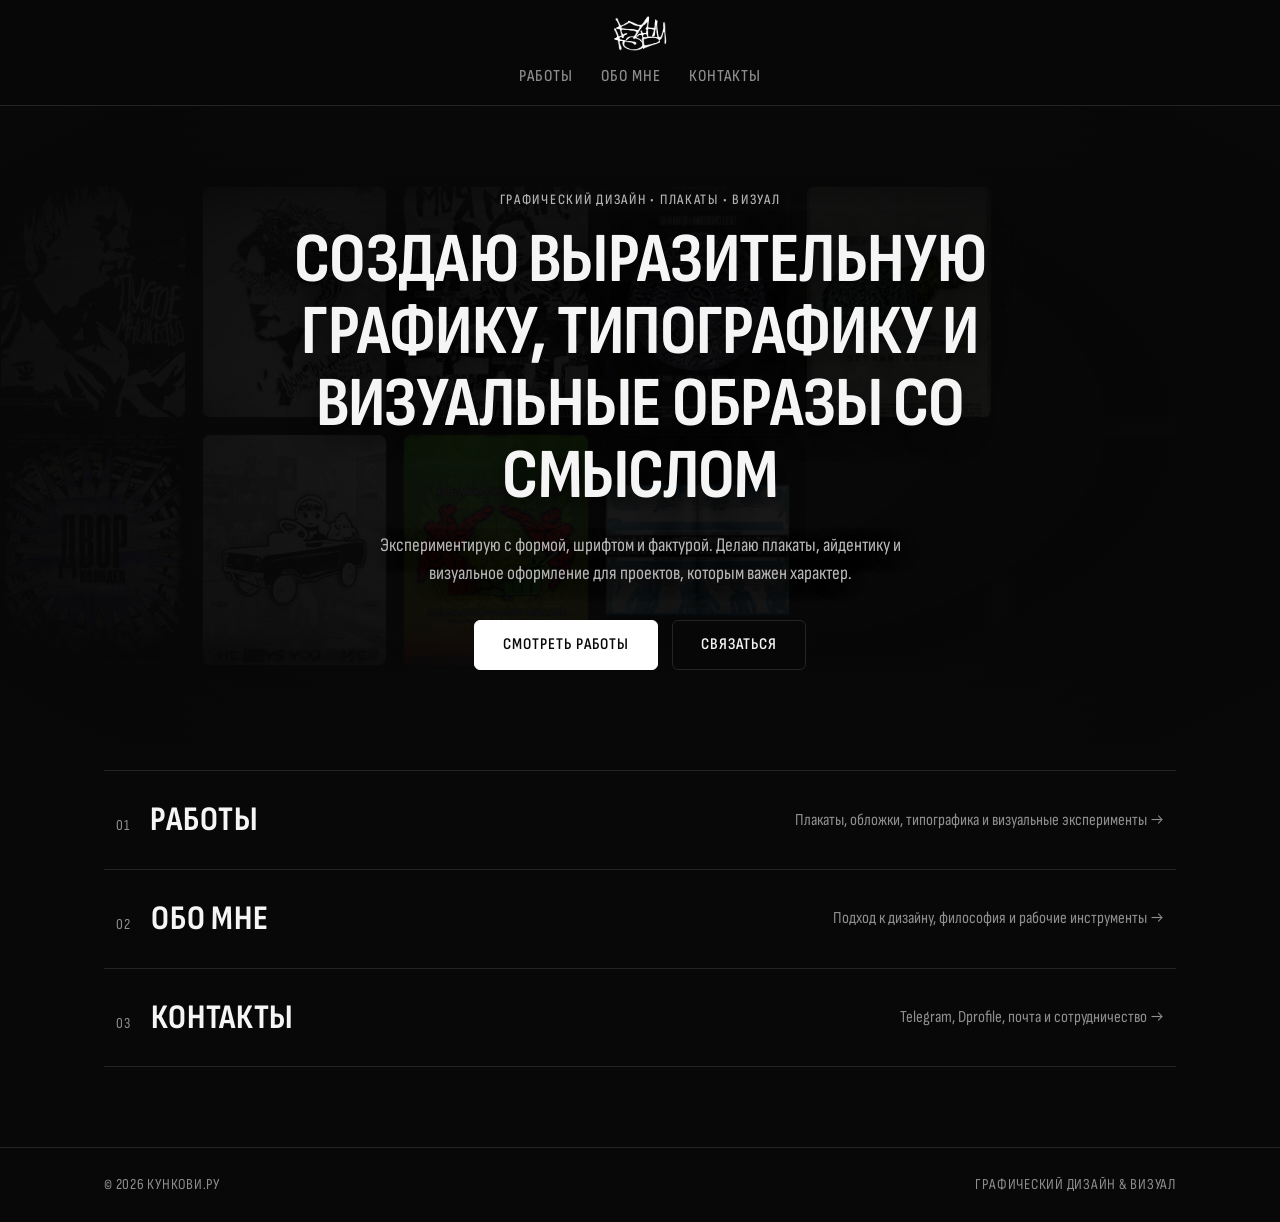
==== index.html @ 83dea456 "Update index.html" ====
<!DOCTYPE html>
<html lang="ru">
<head>
  <meta charset="UTF-8">
  <meta name="viewport" content="width=device-width, initial-scale=1.0">
  <meta name="theme-color" content="#080808">
  <title>кункови.ру</title>
  <link rel="icon" href="favicon.ico?v=3" sizes="any">
  <link rel="icon" href="Логотипы/favicon.ico?v=3" sizes="any">
  <link rel="icon" type="image/png" sizes="32x32" href="Логотипы/favicon-32x32.png?v=3">
  <link rel="icon" type="image/png" sizes="16x16" href="Логотипы/favicon-16x16.png?v=3">
  <link rel="apple-touch-icon" sizes="180x180" href="Логотипы/apple-touch-icon.png?v=3">
  <link rel="icon" type="image/png" sizes="192x192" href="Логотипы/android-chrome-192x192.png?v=3">
  <link rel="icon" type="image/png" sizes="512x512" href="Логотипы/android-chrome-512x512.png?v=3">
  <link rel="preconnect" href="https://fonts.googleapis.com">
  <link rel="preconnect" href="https://fonts.gstatic.com" crossorigin>
  <link href="https://fonts.googleapis.com/css2?family=Sofia+Sans+Condensed:wght@400;500;600;700&display=swap" rel="stylesheet">
  <link rel="stylesheet" href="style.css?v=3">
  <script src="script.js?v=3"></script>
</head>
<body>

  <div class="preloader" id="preloader" aria-hidden="true">
    <div class="preloader-fill" id="preloader-fill"></div>
    <div class="preloader-content">
      <img src="Логотипы/Лого 2.png" alt="Логотип кункови.ру" class="preloader-logo">
      <span class="preloader-percent" id="preloader-percent">0%</span>
    </div>
  </div>

  <header class="site-header" id="site-header">
    <div class="container header-centered-inner">
      <a href="./" class="logo" id="logo-link" aria-label="Обновить страницу">
        <img src="Логотипы/Лого.png" alt="кункови.ру">
      </a>

      <nav class="header-nav" aria-label="Основная навигация">
        <ul class="nav-links">
          <li><a href="works.html">Работы</a></li>
          <li><a href="about.html">Обо мне</a></li>
          <li><a href="contact.html">Контакты</a></li>
        </ul>
      </nav>
    </div>
  </header>

  <main class="page-content">
    <!-- Главный баннер с оптимизированной зацикленной прокруткой всех работ на фоне -->
    <section class="hero hero--marquee reveal" id="hero-section" style="--delay: 0.05s;">
      <div class="hero-marquee" id="hero-marquee" aria-hidden="true">
        <!-- Полоса 1 (движение влево) -->
        <div class="marquee-row">
          <div class="marquee-track marquee-track--left" id="marquee-track-1">
            <img src="Работы/2026/Пустое Множество.jpg" alt="" width="192" height="240" decoding="async">
            <img src="Работы/2026/До бед.jpg" alt="" width="192" height="240" decoding="async">
            <img src="Работы/2026/Моя мечта.jpg" alt="" width="192" height="240" decoding="async">
            <img src="Работы/2025/КГ 0. Обложка.jpg" alt="" width="192" height="240" decoding="async">
            <img src="Работы/2025/КГ 1. Крыса.jpg" alt="" width="192" height="240" decoding="async">
            <img src="Работы/2025/КГ 2. Бык.jpg" alt="" width="192" height="240" decoding="async">
            <img src="Работы/2025/КГ 3. Тигр.jpg" alt="" width="192" height="240" decoding="async">
            <img src="Работы/2025/КГ 4. Кролик.jpg" alt="" width="192" height="240" decoding="async">
            <img src="Работы/2025/КГ 5. Дракон.jpg" alt="" width="192" height="240" decoding="async">
            <img src="Работы/2025/КГ 6. Змея.jpg" alt="" width="192" height="240" decoding="async">
            <img src="Работы/2025/КГ 7. Лошадь.jpg" alt="" width="192" height="240" decoding="async">
            <img src="Работы/2025/КГ 8. Коза.jpg" alt="" width="192" height="240" decoding="async">
            <img src="Работы/2025/КГ 9. Обезьяна.jpg" alt="" width="192" height="240" decoding="async">
            <img src="Работы/2025/КГ 10. Петух.jpg" alt="" width="192" height="240" decoding="async">
            <img src="Работы/2025/КГ 11. Собака.jpg" alt="" width="192" height="240" decoding="async">
            <img src="Работы/2025/КГ 12. Свинья.jpg" alt="" width="192" height="240" decoding="async">
            <img src="Работы/2025/Творческое безумие 8. Лекция 1.jpg" alt="" width="192" height="240" decoding="async">
          </div>
        </div>

        <!-- Полоса 2 (движение вправо) -->
        <div class="marquee-row">
          <div class="marquee-track marquee-track--right" id="marquee-track-2">
            <img src="Работы/2025/Творческое безумие 8. Лекция 3.jpg" alt="" width="192" height="240" decoding="async">
            <img src="Работы/2025/Творческое безумие 8. Лекция 4.jpg" alt="" width="192" height="240" decoding="async">
            <img src="Работы/2025/Творческое безумие 8. Лекция 5.jpg" alt="" width="192" height="240" decoding="async">
            <img src="Работы/2025/Творческое безумие 8. Лекция 6.jpg" alt="" width="192" height="240" decoding="async">
            <img src="Работы/2024/Плакат Берсерк.jpg" alt="" width="192" height="240" decoding="async">
            <img src="Работы/2024/Мерч Студсовета СПбКТ 2024 (лицо).jpg" alt="" width="192" height="240" decoding="async">
            <img src="Работы/2024/Мерч Студсовета СПбКТ 2024 (спина).jpg" alt="" width="192" height="240" decoding="async">
            <img src="Работы/2024/Текстовое безумие 2024. 2 лекция.jpg" alt="" width="192" height="240" decoding="async">
            <img src="Работы/2024/Текстовое безумие 2024. Домашка 2.jpg" alt="" width="192" height="240" decoding="async">
            <img src="Работы/2024/Текстовое безумие 2024. Домашнее задание 1.jpg" alt="" width="192" height="240" decoding="async">
            <img src="Работы/2024/Текстовое безумие 2024. Технологический институт.jpg" alt="" width="192" height="240" decoding="async">
            <img src="Работы/2024/Текстовое безумие 2024. Шаверма.jpg" alt="" width="192" height="240" decoding="async">
            <img src="Работы/2024/Проспект Ветеранов.jpg" alt="" width="192" height="240" decoding="async">
            <img src="Работы/2024/Пушкинская.jpg" alt="" width="192" height="240" decoding="async">
            <img src="Работы/2024/freedurov.jpg" alt="" width="192" height="240" decoding="async">
            <img src="Работы/2024/Химера.jpg" alt="" width="192" height="240" decoding="async">
            <img src="Работы/2024/RHCP плакат.jpg" alt="" width="192" height="240" decoding="async">
          </div>
        </div>

        <div class="hero-marquee-overlay"></div>
      </div>

      <div class="container hero-content">
        <span class="hero-tag">Графический дизайн • Плакаты • Визуал</span>
        <h1>Создаю выразительную графику, типографику и визуальные образы со смыслом</h1>
        <p>Экспериментирую с формой, шрифтом и фактурой. Делаю плакаты, айдентику и визуальное оформление для проектов, которым важен характер.</p>
        <div class="hero-actions">
          <a href="works.html" class="btn">Смотреть работы</a>
          <a href="contact.html" class="btn btn--outline">Связаться</a>
        </div>
      </div>
    </section>

    <div class="container">
      <section class="directory-section reveal" style="--delay: 0.15s;">
        <div class="directory-list">
          <a href="works.html" class="directory-item">
            <div class="directory-left">
              <span class="directory-num">01</span>
              <span class="directory-name">Работы</span>
            </div>
            <span class="directory-desc">Плакаты, обложки, типографика и визуальные эксперименты →</span>
          </a>

          <a href="about.html" class="directory-item">
            <div class="directory-left">
              <span class="directory-num">02</span>
              <span class="directory-name">Обо мне</span>
            </div>
            <span class="directory-desc">Подход к дизайну, философия и рабочие инструменты →</span>
          </a>

          <a href="contact.html" class="directory-item">
            <div class="directory-left">
              <span class="directory-num">03</span>
              <span class="directory-name">Контакты</span>
            </div>
            <span class="directory-desc">Telegram, Dprofile, почта и сотрудничество →</span>
          </a>
        </div>
      </section>
    </div>
  </main>

  <footer class="page-content">
    <div class="container footer-inner">
      <span>© 2026 кункови.ру</span>
      <span>Графический дизайн &amp; Визуал</span>
    </div>
  </footer>

</body>
</html>
---- style.css ----
/* Подключение локальных шрифтов из отдельного репозитория cl1806.github.io/kunkovy-fonts/ */
@font-face {
  font-family: 'DIN Pro';
  src: local('DIN Pro Condensed'),
       local('dinpro_condensedregular'),
       url('https://cl1806.github.io/fonts/dinpro_condensedregular.otf') format('otf'),
       url('fonts/dinpro_condensedregular.otf') format('otf');
  font-weight: 400;
  font-style: normal;
  font-stretch: condensed;
  font-display: swap;
}

@font-face {
  font-family: 'DIN Pro';
  src: local('DIN Pro Condensed Medium'),
       local('dinpro_condensedmedium'),
       url('https://cl1806.github.io/fonts/dinpro_condensedmedium.otf') format('otf'),
       url('fonts/dinpro_condensedmedium.otf') format('otf');
  font-weight: 500;
  font-style: normal;
  font-stretch: condensed;
  font-display: swap;
}

@font-face {
  font-family: 'DIN Pro';
  src: local('DIN Pro Condensed Bold'),
       local('dinpro_condensedbold'),
       url('https://cl1806.github.io/fonts/dinpro_condensedbold.otf') format('otf'),
       url('fonts/dinpro_condensedbold.otf') format('otf');
  font-weight: 600 700;
  font-style: normal;
  font-stretch: condensed;
  font-display: swap;
}

:root {
  --bg: #080808;
  --surface: #121212;
  --preview-bg: #1a1a1a;
  --text-main: #f5f5f5;
  --text-muted: #8e8e8e;
  --border: #242424;
  --accent: #ffffff;
  --accent-text: #080808;
  --preloader-base: #ffffff;
  --preloader-fill: #080808;
}

* {
  box-sizing: border-box;
  margin: 0;
  padding: 0;
}

html {
  scroll-behavior: smooth;
  background-color: var(--bg);
  overflow-x: hidden;
}

html.is-loading body {
  overflow: hidden;
}

html.no-preloader .preloader {
  display: none !important;
}

body {
  font-family: 'DIN Pro', 'DIN Pro Condensed', 'Sofia Sans Condensed', 'PT Sans Narrow', 'Arial Narrow', sans-serif;
  font-stretch: condensed;
  background-color: var(--bg);
  color: var(--text-main);
  line-height: 1.45;
  min-height: 100vh;
  display: flex;
  flex-direction: column;
  overflow-x: hidden;
  -webkit-font-smoothing: antialiased;
}

main {
  flex: 1;
}

.container {
  width: 100%;
  max-width: 1120px;
  margin: 0 auto;
  padding: 0 24px;
}

/* Плавный переход между страницами (без анимации процентов) */
.page-content {
  opacity: 1;
  transform: translateY(0);
  transition: opacity 0.32s cubic-bezier(0.22, 1, 0.36, 1), transform 0.32s cubic-bezier(0.22, 1, 0.36, 1);
}

html.is-page-entering .page-content,
html.is-page-leaving .page-content {
  opacity: 0;
  transform: translateY(10px);
}

/* Компактная шапка сайта, полностью скрывающаяся при скролле вниз */
.site-header {
  padding: 16px 0 14px;
  border-bottom: 1px solid var(--border);
  background-color: rgba(8, 8, 8, 0.92);
  backdrop-filter: blur(10px);
  position: sticky;
  top: 0;
  z-index: 30;
  transform: translateY(0);
  opacity: 1;
  transition: transform 0.35s cubic-bezier(0.22, 1, 0.36, 1),
              opacity 0.25s ease;
}

.site-header.is-minimized {
  transform: translateY(-100%);
  opacity: 0;
  pointer-events: none;
}

.header-centered-inner {
  display: flex;
  flex-direction: column;
  align-items: center;
}

.logo {
  display: inline-flex;
  align-items: center;
  justify-content: center;
  text-decoration: none;
  cursor: pointer;
  transition: transform 0.25s cubic-bezier(0.22, 1, 0.36, 1), opacity 0.25s ease;
}

.logo:hover {
  transform: scale(1.05);
  opacity: 0.85;
}

.logo img {
  height: 38px;
  width: auto;
  display: block;
  object-fit: contain;
  filter: invert(1);
}

.header-nav {
  margin-top: 10px;
  width: 100%;
}

.nav-links {
  display: flex;
  align-items: center;
  justify-content: center;
  gap: 28px;
  list-style: none;
}

.nav-links a {
  position: relative;
  display: inline-block;
  white-space: nowrap;
  text-decoration: none;
  color: var(--text-muted);
  font-size: 1.05rem;
  font-weight: 500;
  text-transform: uppercase;
  letter-spacing: 0.06em;
  padding-bottom: 3px;
  transition: color 0.25s ease;
}

.nav-links a::after {
  content: '';
  position: absolute;
  left: 0;
  bottom: 0;
  width: 100%;
  height: 1px;
  background-color: var(--text-main);
  transform: scaleX(0);
  transform-origin: right;
  transition: transform 0.3s cubic-bezier(0.22, 1, 0.36, 1);
}

.nav-links a:hover,
.nav-links a.is-active {
  color: var(--text-main);
}

.nav-links a:hover::after,
.nav-links a.is-active::after {
  transform: scaleX(1);
  transform-origin: left;
}

/* Плавное появление блоков */
@keyframes fadeUp {
  from {
    opacity: 0;
    transform: translateY(18px);
  }
  to {
    opacity: 1;
    transform: translateY(0);
  }
}

.reveal {
  opacity: 0;
}

html:not(.is-loading) .reveal {
  animation: fadeUp 0.65s cubic-bezier(0.22, 1, 0.36, 1) var(--delay, 0s) forwards;
}

/* Главный баннер с оптимизированной зацикленной прокруткой всех работ */
.hero {
  position: relative;
  padding: 84px 0 76px;
  text-align: center;
  display: flex;
  flex-direction: column;
  align-items: center;
  overflow: hidden;
}

.hero-marquee {
  position: absolute;
  inset: 0;
  z-index: 0;
  display: flex;
  flex-direction: column;
  justify-content: center;
  gap: 16px;
  pointer-events: none;
  user-select: none;
  overflow: hidden;
  contain: layout style paint;
}

.marquee-row {
  width: 100%;
  overflow: hidden;
  opacity: 0.36;
  contain: layout style paint;
}

.marquee-track {
  display: flex;
  align-items: center;
  gap: 16px;
  width: max-content;
  will-change: transform;
  backface-visibility: hidden;
  transform: translate3d(0, 0, 0);
}

html.is-loading .marquee-track,
.hero-marquee.is-paused .marquee-track {
  animation-play-state: paused !important;
}

.marquee-tile,
.marquee-track img {
  height: clamp(165px, 22vw, 232px);
  width: auto;
  aspect-ratio: 4 / 5;
  object-fit: cover;
  border-radius: 8px;
  background-color: #141414;
  border: 1px solid rgba(255, 255, 255, 0.08);
  flex-shrink: 0;
  display: block;
}

@keyframes marqueeLeft {
  0% {
    transform: translate3d(0, 0, 0);
  }
  100% {
    transform: translate3d(-50%, 0, 0);
  }
}

@keyframes marqueeRight {
  0% {
    transform: translate3d(-50%, 0, 0);
  }
  100% {
    transform: translate3d(0, 0, 0);
  }
}

.marquee-track--left {
  animation: marqueeLeft 68s linear infinite;
}

.marquee-track--right {
  animation: marqueeRight 74s linear infinite;
}

.hero-marquee-overlay {
  position: absolute;
  inset: 0;
  z-index: 1;
  background:
    radial-gradient(ellipse at center, rgba(8, 8, 8, 0.68) 0%, rgba(8, 8, 8, 0.9) 76%, #080808 100%),
    linear-gradient(to bottom, #080808 0%, rgba(8, 8, 8, 0.18) 18%, rgba(8, 8, 8, 0.18) 82%, #080808 100%);
}

.hero-content {
  position: relative;
  z-index: 2;
  display: flex;
  flex-direction: column;
  align-items: center;
}

.hero-tag {
  display: inline-block;
  font-size: 0.9rem;
  font-weight: 500;
  color: #b4b4b4;
  margin-bottom: 14px;
  text-transform: uppercase;
  letter-spacing: 0.12em;
}

.hero h1 {
  font-size: clamp(2.5rem, 6vw, 4.4rem);
  font-weight: 700;
  line-height: 1.02;
  letter-spacing: -0.01em;
  text-transform: uppercase;
  max-width: 840px;
  margin-bottom: 20px;
  text-shadow: 0 6px 28px rgba(0, 0, 0, 0.85);
}

.hero p {
  font-size: 1.2rem;
  color: #b8b8b8;
  max-width: 560px;
  margin-bottom: 32px;
  text-shadow: 0 4px 18px rgba(0, 0, 0, 0.85);
}

.hero-actions {
  display: flex;
  align-items: center;
  justify-content: center;
  flex-wrap: wrap;
  gap: 14px;
}

.btn {
  display: inline-block;
  background: var(--accent);
  color: var(--accent-text);
  border: 1px solid var(--accent);
  padding: 12px 28px;
  border-radius: 6px;
  text-decoration: none;
  font-family: inherit;
  font-weight: 600;
  font-size: 1.02rem;
  text-transform: uppercase;
  letter-spacing: 0.06em;
  cursor: pointer;
  transition: background-color 0.25s ease, color 0.25s ease, transform 0.25s cubic-bezier(0.22, 1, 0.36, 1);
}

.btn:hover {
  background: transparent;
  color: var(--text-main);
  transform: translateY(-2px);
}

.btn--outline {
  background: rgba(8, 8, 8, 0.65);
  color: var(--text-main);
  border-color: var(--border);
  backdrop-filter: blur(6px);
}

.btn--outline:hover {
  border-color: var(--text-main);
  background: var(--surface);
}

/* Список переходов на страницы */
.directory-section {
  padding: 24px 0 80px;
}

.directory-list {
  display: flex;
  flex-direction: column;
  border-top: 1px solid var(--border);
}

.directory-item {
  display: flex;
  justify-content: space-between;
  align-items: center;
  gap: 20px;
  padding: 24px 12px;
  border-bottom: 1px solid var(--border);
  text-decoration: none;
  color: var(--text-main);
  transition: background-color 0.25s ease, padding-left 0.3s cubic-bezier(0.22, 1, 0.36, 1);
}

.directory-item:hover {
  background-color: var(--surface);
  padding-left: 22px;
}

.directory-left {
  display: flex;
  align-items: baseline;
  gap: 20px;
}

.directory-num {
  font-size: 0.95rem;
  color: var(--text-muted);
  letter-spacing: 0.08em;
}

.directory-name {
  font-size: clamp(1.55rem, 3vw, 2.15rem);
  font-weight: 700;
  text-transform: uppercase;
  letter-spacing: 0.02em;
}

.directory-desc {
  font-size: 1.05rem;
  color: var(--text-muted);
  transition: color 0.25s ease, transform 0.3s cubic-bezier(0.22, 1, 0.36, 1);
}

.directory-item:hover .directory-desc {
  color: var(--text-main);
  transform: translateX(-4px);
}

/* Внутренние страницы */
.page-head {
  padding: 52px 0 32px;
  border-bottom: 1px solid var(--border);
}

.page-title {
  font-size: clamp(2.3rem, 5vw, 3.8rem);
  font-weight: 700;
  line-height: 1.05;
  text-transform: uppercase;
}

.page-body {
  padding: 36px 0 84px;
}

/* Скрытая панель владельца с плавным раскрытием и сворачиванием */
.owner-panel {
  background: var(--surface);
  border: 1px solid transparent;
  border-radius: 10px;
  padding: 0 24px;
  margin-bottom: 0;
  max-height: 0;
  opacity: 0;
  overflow: hidden;
  transform: translateY(-14px) scale(0.99);
  pointer-events: none;
  transition: max-height 0.48s cubic-bezier(0.22, 1, 0.36, 1),
              opacity 0.36s cubic-bezier(0.22, 1, 0.36, 1),
              transform 0.48s cubic-bezier(0.22, 1, 0.36, 1),
              padding 0.48s cubic-bezier(0.22, 1, 0.36, 1),
              margin-bottom 0.48s cubic-bezier(0.22, 1, 0.36, 1),
              border-color 0.36s ease;
}

.owner-panel.is-open {
  border-color: #383838;
  padding: 24px;
  margin-bottom: 32px;
  max-height: 1100px;
  opacity: 1;
  transform: translateY(0) scale(1);
  pointer-events: all;
}

.owner-panel[hidden] {
  display: none !important;
}

.owner-panel-head {
  display: flex;
  justify-content: space-between;
  align-items: flex-start;
  gap: 16px;
  margin-bottom: 20px;
  padding-bottom: 16px;
  border-bottom: 1px solid var(--border);
}

.owner-badge {
  display: inline-block;
  font-size: 0.85rem;
  font-weight: 600;
  text-transform: uppercase;
  letter-spacing: 0.08em;
  color: var(--accent-text);
  background: var(--accent);
  padding: 2px 8px;
  border-radius: 4px;
  margin-bottom: 6px;
}

.owner-panel-title {
  font-size: 1.65rem;
  font-weight: 700;
  text-transform: uppercase;
}

.owner-exit-btn {
  background: transparent;
  color: var(--text-muted);
  border: 1px solid var(--border);
  padding: 6px 14px;
  border-radius: 6px;
  font-family: inherit;
  font-size: 0.95rem;
  text-transform: uppercase;
  letter-spacing: 0.05em;
  cursor: pointer;
  transition: color 0.2s ease, border-color 0.2s ease;
}

.owner-exit-btn:hover {
  color: var(--text-main);
  border-color: var(--text-main);
}

.owner-form {
  display: flex;
  flex-direction: column;
  gap: 16px;
}

.owner-form-grid {
  display: grid;
  grid-template-columns: repeat(auto-fit, minmax(220px, 1fr));
  gap: 14px;
}

.owner-field {
  display: flex;
  flex-direction: column;
  gap: 6px;
}

.owner-field > span {
  font-size: 0.95rem;
  color: var(--text-muted);
  text-transform: uppercase;
  letter-spacing: 0.06em;
}

.owner-field input,
.owner-field select,
.owner-field textarea {
  width: 100%;
  background: var(--bg);
  color: var(--text-main);
  border: 1px solid var(--border);
  border-radius: 6px;
  padding: 10px 12px;
  font-family: inherit;
  font-size: 1.05rem;
  outline: none;
  transition: border-color 0.2s ease;
}

.owner-field input:focus,
.owner-field select:focus,
.owner-field textarea:focus {
  border-color: var(--text-main);
}

.owner-file-row {
  display: flex;
  gap: 8px;
}

.owner-file-pick {
  display: inline-flex;
  align-items: center;
  justify-content: center;
  background: var(--bg);
  color: var(--text-main);
  border: 1px solid var(--border);
  border-radius: 6px;
  padding: 0 14px;
  font-size: 0.95rem;
  font-weight: 600;
  text-transform: uppercase;
  letter-spacing: 0.05em;
  cursor: pointer;
  white-space: nowrap;
  transition: border-color 0.2s ease;
}

.owner-file-pick:hover {
  border-color: var(--text-main);
}

.owner-actions {
  display: flex;
  flex-wrap: wrap;
  gap: 12px;
  margin-top: 4px;
}

.owner-hint {
  font-size: 0.98rem;
  color: var(--text-muted);
}

.owner-card-remove {
  position: absolute;
  top: 10px;
  left: 10px;
  z-index: 4;
  background: rgba(8, 8, 8, 0.88);
  color: #ff6b6b;
  border: 1px solid #ff6b6b;
  padding: 4px 10px;
  border-radius: 6px;
  font-family: inherit;
  font-size: 0.85rem;
  font-weight: 600;
  text-transform: uppercase;
  letter-spacing: 0.05em;
  cursor: pointer;
  transition: background-color 0.2s ease, color 0.2s ease;
}

.owner-card-remove:hover {
  background: #ff6b6b;
  color: #080808;
}

/* Категории по годам (works.html) */
.year-filters {
  display: flex;
  flex-wrap: wrap;
  align-items: center;
  gap: 10px;
  margin-bottom: 32px;
}

.filter-btn {
  background: var(--surface);
  color: var(--text-muted);
  border: 1px solid var(--border);
  padding: 8px 20px;
  border-radius: 6px;
  font-family: inherit;
  font-size: 1.05rem;
  font-weight: 600;
  text-transform: uppercase;
  letter-spacing: 0.06em;
  cursor: pointer;
  transition: background-color 0.25s ease, color 0.25s ease, border-color 0.25s ease, transform 0.2s ease;
}

.filter-btn:hover {
  color: var(--text-main);
  border-color: #484848;
}

.filter-btn.is-active {
  background: var(--accent);
  color: var(--accent-text);
  border-color: var(--accent);
}

/* Сетка проектов (works.html) */
.projects-grid {
  display: grid;
  grid-template-columns: repeat(auto-fill, minmax(300px, 1fr));
  gap: 28px;
}

.project-card {
  background: var(--surface);
  border: 1px solid var(--border);
  border-radius: 10px;
  overflow: hidden;
  cursor: zoom-in;
  touch-action: manipulation;
  transition: transform 0.3s cubic-bezier(0.22, 1, 0.36, 1), border-color 0.3s ease;
}

.project-card.is-hidden {
  display: none !important;
}

.project-card:hover {
  transform: translateY(-5px);
  border-color: #484848;
}

.project-preview {
  position: relative;
  aspect-ratio: 4 / 5;
  background: var(--preview-bg);
  display: flex;
  align-items: center;
  justify-content: center;
  color: var(--text-muted);
  font-size: 1.05rem;
  text-transform: uppercase;
  letter-spacing: 0.06em;
  overflow: hidden;
}

.project-preview img {
  width: 100%;
  height: 100%;
  object-fit: cover;
  display: block;
  transition: transform 0.45s cubic-bezier(0.22, 1, 0.36, 1);
}

.project-card:hover .project-preview img {
  transform: scale(1.03);
}

.preview-zoom-hint {
  position: absolute;
  right: 12px;
  bottom: 12px;
  background: rgba(8, 8, 8, 0.8);
  color: var(--text-main);
  border: 1px solid var(--border);
  padding: 5px 10px;
  border-radius: 6px;
  font-size: 0.85rem;
  letter-spacing: 0.05em;
  opacity: 0;
  transform: translateY(4px);
  transition: opacity 0.25s ease, transform 0.25s ease;
}

.project-card:hover .preview-zoom-hint {
  opacity: 1;
  transform: translateY(0);
}

.project-info {
  padding: 22px;
}

.project-meta {
  font-size: 0.9rem;
  color: var(--text-muted);
  text-transform: uppercase;
  letter-spacing: 0.06em;
  margin-bottom: 6px;
}

.project-info h3 {
  font-size: 1.45rem;
  font-weight: 700;
  text-transform: uppercase;
  margin-bottom: 8px;
}

.project-info p {
  font-size: 1.05rem;
  color: var(--text-muted);
}

/* Пустой год */
.projects-empty {
  padding: 56px 24px;
  text-align: center;
  background: var(--surface);
  border: 1px dashed var(--border);
  border-radius: 10px;
  color: var(--text-muted);
  font-size: 1.25rem;
  text-transform: uppercase;
  letter-spacing: 0.06em;
}

.projects-empty[hidden] {
  display: none !important;
}

/* Кнопка «Наверх» */
.scroll-top-btn {
  position: fixed;
  right: 24px;
  bottom: 28px;
  z-index: 40;
  background: var(--surface);
  color: var(--text-main);
  border: 1px solid #3a3a3a;
  padding: 10px 18px;
  border-radius: 999px;
  font-family: inherit;
  font-size: 1rem;
  font-weight: 600;
  text-transform: uppercase;
  letter-spacing: 0.06em;
  cursor: pointer;
  box-shadow: 0 10px 28px rgba(0, 0, 0, 0.65);
  opacity: 0;
  visibility: hidden;
  transform: translateY(14px);
  pointer-events: none;
  transition: opacity 0.3s cubic-bezier(0.22, 1, 0.36, 1),
              transform 0.3s cubic-bezier(0.22, 1, 0.36, 1),
              visibility 0.3s ease,
              background-color 0.2s ease,
              color 0.2s ease,
              border-color 0.2s ease;
}

.scroll-top-btn.is-visible {
  opacity: 1;
  visibility: visible;
  transform: translateY(0);
  pointer-events: all;
}

.scroll-top-btn:hover {
  background: var(--accent);
  color: var(--accent-text);
  border-color: var(--accent);
}

/* Полноразмерный просмотр работы и увеличение в полный рост (Lightbox) */
.lightbox {
  position: fixed;
  inset: 0;
  z-index: 1000;
  background-color: rgba(5, 5, 5, 0.96);
  backdrop-filter: blur(12px);
  display: flex;
  align-items: center;
  justify-content: center;
  padding: 24px;
  opacity: 0;
  visibility: hidden;
  pointer-events: none;
  transition: opacity 0.3s cubic-bezier(0.22, 1, 0.36, 1), visibility 0.3s ease;
}

.lightbox.is-open {
  opacity: 1;
  visibility: visible;
  pointer-events: all;
}

.lightbox-inner {
  max-width: 92vw;
  max-height: 92vh;
  display: flex;
  flex-direction: column;
  align-items: center;
  gap: 14px;
  opacity: 0;
  transition: opacity 0.3s cubic-bezier(0.22, 1, 0.36, 1);
}

.lightbox.is-open .lightbox-inner {
  opacity: 1;
}

.lightbox-stage {
  position: relative;
  display: flex;
  align-items: center;
  justify-content: center;
  border-radius: 6px;
  touch-action: none;
  user-select: none;
}

.lightbox.is-zoomed .lightbox-stage {
  position: fixed;
  inset: 0;
  width: 100vw;
  height: 100vh;
  display: flex;
  align-items: center;
  justify-content: center;
  border-radius: 0;
  overflow: hidden;
  z-index: 1001;
}

.lightbox-media {
  display: flex;
  align-items: center;
  justify-content: center;
  transform-origin: center center;
  transition: transform 0.28s cubic-bezier(0.22, 1, 0.36, 1);
  will-change: transform;
  cursor: zoom-in;
}

.lightbox.is-zoomed .lightbox-media {
  cursor: grab;
}

.lightbox.is-zoomed.is-dragging .lightbox-media {
  cursor: grabbing;
  transition: none;
}

.lightbox-media img {
  max-width: 90vw;
  max-height: 73vh;
  width: auto;
  height: auto;
  object-fit: contain;
  border-radius: 6px;
  box-shadow: 0 20px 60px rgba(0, 0, 0, 0.75);
  pointer-events: none;
}

.lightbox.is-zoomed .lightbox-media img {
  max-width: 96vw;
  max-height: 90vh;
  border-radius: 4px;
}

.lightbox-placeholder {
  aspect-ratio: 4 / 5;
  height: min(70vh, 660px);
  max-width: 86vw;
  background: var(--surface);
  border: 1px solid var(--border);
  border-radius: 8px;
  display: flex;
  align-items: center;
  justify-content: center;
  font-size: 1.5rem;
  color: var(--text-muted);
  text-transform: uppercase;
  letter-spacing: 0.08em;
}

.lightbox-caption {
  text-align: center;
  max-width: 620px;
}

.lightbox-zoom-tip {
  display: inline-block;
  font-size: 0.88rem;
  color: #b5b5b5;
  text-transform: uppercase;
  letter-spacing: 0.07em;
  margin-bottom: 6px;
}

.lightbox.is-zoomed .lightbox-caption {
  position: fixed;
  left: 50%;
  bottom: 24px;
  transform: translateX(-50%);
  z-index: 1005;
  width: max-content;
  max-width: calc(100vw - 32px);
  background: rgba(12, 12, 12, 0.9);
  border: 1px solid var(--border);
  backdrop-filter: blur(10px);
  padding: 8px 18px;
  border-radius: 10px;
  pointer-events: none;
}

.lightbox.is-zoomed .lightbox-zoom-tip {
  margin-bottom: 0;
  color: var(--text-main);
}

.lightbox.is-zoomed .lightbox-meta,
.lightbox.is-zoomed .lightbox-title,
.lightbox.is-zoomed .lightbox-desc {
  display: none;
}

.lightbox-meta {
  display: block;
  font-size: 0.9rem;
  color: var(--text-muted);
  text-transform: uppercase;
  letter-spacing: 0.08em;
  margin-bottom: 4px;
}

.lightbox-title {
  font-size: 1.5rem;
  font-weight: 700;
  text-transform: uppercase;
  margin-bottom: 4px;
}

.lightbox-desc {
  font-size: 1.05rem;
  color: var(--text-muted);
}

/* Верхняя панель Lightbox */
.lightbox-counter {
  position: fixed;
  top: 20px;
  left: 24px;
  background: rgba(18, 18, 18, 0.9);
  backdrop-filter: blur(8px);
  color: var(--text-main);
  border: 1px solid var(--border);
  padding: 8px 16px;
  border-radius: 6px;
  font-size: 1rem;
  font-weight: 600;
  text-transform: uppercase;
  letter-spacing: 0.06em;
  font-variant-numeric: tabular-nums;
  z-index: 1005;
}

.lightbox-close {
  position: fixed;
  top: 20px;
  right: 24px;
  background: rgba(18, 18, 18, 0.9);
  backdrop-filter: blur(8px);
  color: var(--text-main);
  border: 1px solid var(--border);
  padding: 8px 16px;
  border-radius: 6px;
  font-family: inherit;
  font-size: 1rem;
  font-weight: 600;
  text-transform: uppercase;
  letter-spacing: 0.06em;
  cursor: pointer;
  z-index: 1005;
  transition: border-color 0.2s ease, background-color 0.2s ease;
}

.lightbox-close:hover {
  border-color: var(--text-main);
}

.lightbox-nav {
  position: fixed;
  top: 50%;
  transform: translateY(-50%);
  background: var(--surface);
  color: var(--text-main);
  border: 1px solid var(--border);
  width: 44px;
  height: 44px;
  border-radius: 50%;
  font-family: inherit;
  font-size: 1.2rem;
  cursor: pointer;
  z-index: 1005;
  display: flex;
  align-items: center;
  justify-content: center;
  transition: border-color 0.2s ease, transform 0.2s ease, opacity 0.25s ease;
}

.lightbox.is-zoomed .lightbox-nav {
  opacity: 0;
  pointer-events: none;
}

.lightbox-nav:hover {
  border-color: var(--text-main);
  transform: translateY(-50%) scale(1.06);
}

.lightbox-prev {
  left: 20px;
}

.lightbox-next {
  right: 20px;
}

/* Обо мне (about.html) */
.about-layout {
  display: grid;
  grid-template-columns: 1.25fr 1fr;
  gap: 56px;
}

.about-text p {
  font-size: 1.25rem;
  color: var(--text-muted);
  margin-bottom: 20px;
}

.sub-title {
  font-size: 1.15rem;
  font-weight: 600;
  text-transform: uppercase;
  letter-spacing: 0.06em;
  margin-bottom: 20px;
}

.skills-list {
  display: flex;
  flex-wrap: wrap;
  gap: 10px;
}

.skill-tag {
  background: var(--surface);
  border: 1px solid var(--border);
  padding: 8px 16px;
  border-radius: 6px;
  font-size: 1rem;
  text-transform: uppercase;
  letter-spacing: 0.04em;
}

/* Контакты (contact.html) */
.contact-lead {
  font-size: 1.25rem;
  color: var(--text-muted);
  max-width: 560px;
  margin-bottom: 36px;
}

/* Подвал */
footer {
  padding: 26px 0;
  border-top: 1px solid var(--border);
  color: var(--text-muted);
  font-size: 0.95rem;
  text-transform: uppercase;
  letter-spacing: 0.05em;
}

.footer-inner {
  display: flex;
  justify-content: space-between;
  align-items: center;
  gap: 16px;
}

.footer-back {
  color: var(--text-main);
  text-decoration: none;
  transition: opacity 0.2s ease;
}

.footer-back:hover {
  opacity: 0.7;
}

/* Полноэкранный экран загрузки (GPU-оптимизация без лагов) */
.preloader {
  position: fixed;
  inset: 0;
  z-index: 9999;
  isolation: isolate;
  contain: strict;
  background-color: var(--preloader-base);
  display: flex;
  align-items: center;
  justify-content: center;
  opacity: 1;
  visibility: visible;
  pointer-events: all;
  transition: opacity 0.45s cubic-bezier(0.22, 1, 0.36, 1), visibility 0.45s ease;
}

.preloader.is-hidden {
  opacity: 0;
  visibility: hidden;
  pointer-events: none;
}

.preloader-fill {
  position: absolute;
  inset: 0;
  background-color: var(--preloader-fill);
  transform: scaleX(0);
  transform-origin: left center;
  will-change: transform;
  backface-visibility: hidden;
  z-index: 1;
}

.preloader-content {
  position: relative;
  z-index: 2;
  display: flex;
  flex-direction: column;
  align-items: center;
  gap: 18px;
  mix-blend-mode: difference;
  color: #ffffff;
  will-change: transform;
}

.preloader-logo {
  height: clamp(192px, 32vw, 320px);
  max-width: 85vw;
  width: auto;
  object-fit: contain;
  filter: invert(1);
}

.preloader-percent {
  font-size: 0.9rem;
  font-weight: 600;
  letter-spacing: 0.08em;
  font-variant-numeric: tabular-nums;
}

/* Полная адаптация под планшеты и смартфоны */
@media (max-width: 768px) {
  .container {
    padding: 0 16px;
  }

  .site-header {
    padding: 12px 0 11px;
  }

  .logo img {
    height: 34px;
  }

  .header-nav {
    margin-top: 8px;
  }

  /* Меню строго в одну строку без переноса «Обо мне» */
  .nav-links {
    gap: 18px;
  }

  .nav-links a {
    font-size: 0.98rem;
    letter-spacing: 0.05em;
  }

  /* Главный экран на телефоне: обе кнопки сразу видны без прокрутки */
  .hero {
    padding: 34px 0 38px;
  }

  .hero-tag {
    font-size: 0.82rem;
    margin-bottom: 10px;
  }

  .hero h1 {
    font-size: clamp(2.05rem, 8.4vw, 2.8rem);
    margin-bottom: 14px;
  }

  .hero p {
    font-size: 1.05rem;
    margin-bottom: 22px;
  }

  .hero-actions {
    width: 100%;
    gap: 10px;
  }

  .hero-actions .btn {
    padding: 11px 22px;
    font-size: 0.96rem;
  }

  .marquee-row {
    opacity: 0.48;
  }

  .hero-marquee-overlay {
    background:
      radial-gradient(ellipse at center, rgba(8, 8, 8, 0.56) 0%, rgba(8, 8, 8, 0.86) 78%, #080808 100%),
      linear-gradient(to bottom, #080808 0%, rgba(8, 8, 8, 0.14) 18%, rgba(8, 8, 8, 0.14) 82%, #080808 100%);
  }

  .marquee-tile,
  .marquee-track img {
    height: 145px;
  }

  /* Списки разделов и контактов */
  .directory-section {
    padding: 14px 0 56px;
  }

  .directory-item {
    flex-direction: column;
    align-items: flex-start;
    gap: 6px;
    padding: 18px 8px;
  }

  .directory-left {
    gap: 12px;
  }

  .directory-name {
    font-size: 1.5rem;
  }

  .directory-desc {
    font-size: 0.98rem;
  }

  /* Заголовки внутренних страниц */
  .page-head {
    padding: 32px 0 22px;
  }

  .page-title {
    font-size: clamp(1.95rem, 7.6vw, 2.6rem);
  }

  .page-body {
    padding: 24px 0 64px;
  }

  /* Фильтры и сетка работ без горизонтального вылета */
  .year-filters {
    gap: 8px;
    margin-bottom: 22px;
  }

  .filter-btn {
    padding: 7px 14px;
    font-size: 0.95rem;
  }

  .projects-grid {
    grid-template-columns: 1fr;
    gap: 20px;
  }

  .project-info {
    padding: 18px;
  }

  .project-info h3 {
    font-size: 1.35rem;
  }

  .project-info p {
    font-size: 1rem;
  }

  /* Обо мне и Контакты */
  .about-layout {
    grid-template-columns: 1fr;
    gap: 32px;
  }

  .about-text p,
  .contact-lead {
    font-size: 1.1rem;
    margin-bottom: 24px;
  }

  .scroll-top-btn {
    right: 16px;
    bottom: 72px;
    padding: 8px 14px;
    font-size: 0.95rem;
  }

  /* Просмотр работы на телефоне (Lightbox) */
  .lightbox {
    padding: 14px;
  }

  .lightbox-counter {
    top: max(12px, env(safe-area-inset-top));
    left: 12px;
    max-width: calc(100vw - 116px);
    padding: 6px 10px;
    font-size: 0.8rem;
    letter-spacing: 0.04em;
    white-space: nowrap;
    overflow: hidden;
    text-overflow: ellipsis;
  }

  .lightbox-close {
    top: max(12px, env(safe-area-inset-top));
    right: 12px;
    padding: 6px 10px;
    font-size: 0.8rem;
    letter-spacing: 0.04em;
    white-space: nowrap;
  }

  .lightbox-media img {
    max-width: 92vw;
    max-height: 62vh;
  }

  .lightbox.is-zoomed .lightbox-media img {
    max-width: 98vw;
    max-height: 88vh;
  }

  .lightbox-caption {
    max-width: 92vw;
  }

  .lightbox-zoom-tip {
    font-size: 0.78rem;
  }

  .lightbox-title {
    font-size: 1.3rem;
  }

  .lightbox-desc {
    font-size: 0.96rem;
  }

  .lightbox.is-zoomed .lightbox-caption {
    bottom: max(14px, env(safe-area-inset-bottom));
    width: calc(100vw - 24px);
    max-width: 360px;
    padding: 7px 12px;
    border-radius: 10px;
  }

  .lightbox.is-zoomed .lightbox-zoom-tip {
    display: block;
    font-size: 0.74rem;
    line-height: 1.3;
    letter-spacing: 0.04em;
  }

  .lightbox-nav {
    width: 34px;
    height: 34px;
    font-size: 1rem;
    background: rgba(18, 18, 18, 0.72);
    backdrop-filter: blur(6px);
  }

  .lightbox-prev {
    left: 6px;
  }

  .lightbox-next {
    right: 6px;
  }
}

/* Для узких смартфонов (320–420px) */
@media (max-width: 420px) {
  .nav-links {
    gap: 12px;
  }

  .nav-links a {
    font-size: 0.9rem;
    letter-spacing: 0.04em;
  }

  .hero h1 {
    font-size: 1.95rem;
  }

  .hero-actions .btn {
    padding: 10px 18px;
    font-size: 0.92rem;
  }
}
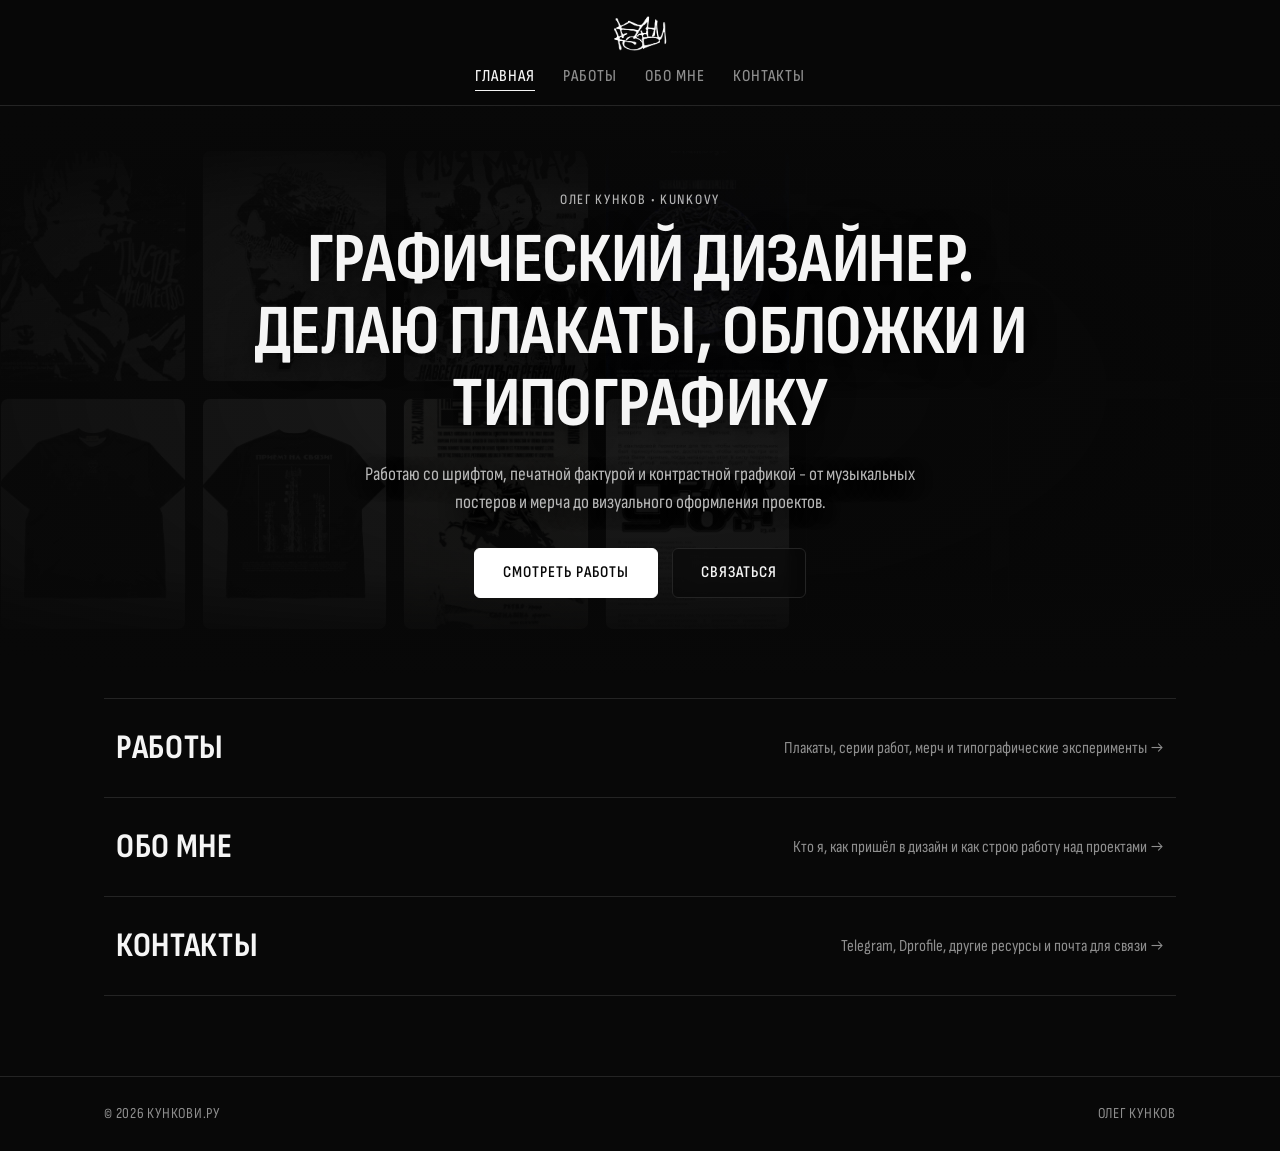
==== commit 218f0ece: "Update index.html" ====
--- a/index.html
+++ b/index.html
@@ -5,18 +5,18 @@
   <meta name="viewport" content="width=device-width, initial-scale=1.0">
   <meta name="theme-color" content="#080808">
   <title>кункови.ру</title>
-  <link rel="icon" href="favicon.ico?v=3" sizes="any">
-  <link rel="icon" href="Логотипы/favicon.ico?v=3" sizes="any">
-  <link rel="icon" type="image/png" sizes="32x32" href="Логотипы/favicon-32x32.png?v=3">
-  <link rel="icon" type="image/png" sizes="16x16" href="Логотипы/favicon-16x16.png?v=3">
-  <link rel="apple-touch-icon" sizes="180x180" href="Логотипы/apple-touch-icon.png?v=3">
-  <link rel="icon" type="image/png" sizes="192x192" href="Логотипы/android-chrome-192x192.png?v=3">
-  <link rel="icon" type="image/png" sizes="512x512" href="Логотипы/android-chrome-512x512.png?v=3">
+  <link rel="icon" href="favicon.ico?v=4" sizes="any">
+  <link rel="icon" href="Логотипы/favicon.ico?v=4" sizes="any">
+  <link rel="icon" type="image/png" sizes="32x32" href="Логотипы/favicon-32x32.png?v=4">
+  <link rel="icon" type="image/png" sizes="16x16" href="Логотипы/favicon-16x16.png?v=4">
+  <link rel="apple-touch-icon" sizes="180x180" href="Логотипы/apple-touch-icon.png?v=4">
+  <link rel="icon" type="image/png" sizes="192x192" href="Логотипы/android-chrome-192x192.png?v=4">
+  <link rel="icon" type="image/png" sizes="512x512" href="Логотипы/android-chrome-512x512.png?v=4">
   <link rel="preconnect" href="https://fonts.googleapis.com">
   <link rel="preconnect" href="https://fonts.gstatic.com" crossorigin>
-  <link href="https://fonts.googleapis.com/css2?family=Sofia+Sans+Condensed:wght@400;500;600;700&display=swap" rel="stylesheet">
-  <link rel="stylesheet" href="style.css?v=3">
-  <script src="script.js?v=3"></script>
+  <link href="https://fonts.googleapis.com/css2?family=Golos+Text:wght@400;500;600&family=Sofia+Sans+Condensed:wght@500;600;700&display=swap" rel="stylesheet">
+  <link rel="stylesheet" href="style.css?v=4">
+  <script src="script.js?v=4"></script>
 </head>
 <body>
 
@@ -36,6 +36,7 @@
 
       <nav class="header-nav" aria-label="Основная навигация">
         <ul class="nav-links">
+          <li><a href="./" class="is-active">Главная</a></li>
           <li><a href="works.html">Работы</a></li>
           <li><a href="about.html">Обо мне</a></li>
           <li><a href="contact.html">Контакты</a></li>
@@ -45,40 +46,29 @@
   </header>
 
   <main class="page-content">
-    <!-- Главный баннер с оптимизированной зацикленной прокруткой всех работ на фоне -->
+    <!-- Главный баннер -->
     <section class="hero hero--marquee reveal" id="hero-section" style="--delay: 0.05s;">
       <div class="hero-marquee" id="hero-marquee" aria-hidden="true">
-        <!-- Полоса 1 (движение влево) -->
+        <!-- Полоса 1 -->
         <div class="marquee-row">
           <div class="marquee-track marquee-track--left" id="marquee-track-1">
             <img src="Работы/2026/Пустое Множество.jpg" alt="" width="192" height="240" decoding="async">
             <img src="Работы/2026/До бед.jpg" alt="" width="192" height="240" decoding="async">
             <img src="Работы/2026/Моя мечта.jpg" alt="" width="192" height="240" decoding="async">
             <img src="Работы/2025/КГ 0. Обложка.jpg" alt="" width="192" height="240" decoding="async">
-            <img src="Работы/2025/КГ 1. Крыса.jpg" alt="" width="192" height="240" decoding="async">
-            <img src="Работы/2025/КГ 2. Бык.jpg" alt="" width="192" height="240" decoding="async">
             <img src="Работы/2025/КГ 3. Тигр.jpg" alt="" width="192" height="240" decoding="async">
-            <img src="Работы/2025/КГ 4. Кролик.jpg" alt="" width="192" height="240" decoding="async">
-            <img src="Работы/2025/КГ 5. Дракон.jpg" alt="" width="192" height="240" decoding="async">
-            <img src="Работы/2025/КГ 6. Змея.jpg" alt="" width="192" height="240" decoding="async">
-            <img src="Работы/2025/КГ 7. Лошадь.jpg" alt="" width="192" height="240" decoding="async">
-            <img src="Работы/2025/КГ 8. Коза.jpg" alt="" width="192" height="240" decoding="async">
-            <img src="Работы/2025/КГ 9. Обезьяна.jpg" alt="" width="192" height="240" decoding="async">
-            <img src="Работы/2025/КГ 10. Петух.jpg" alt="" width="192" height="240" decoding="async">
-            <img src="Работы/2025/КГ 11. Собака.jpg" alt="" width="192" height="240" decoding="async">
-            <img src="Работы/2025/КГ 12. Свинья.jpg" alt="" width="192" height="240" decoding="async">
             <img src="Работы/2025/Творческое безумие 8. Лекция 1.jpg" alt="" width="192" height="240" decoding="async">
-          </div>
-        </div>
-
-        <!-- Полоса 2 (движение вправо) -->
-        <div class="marquee-row">
-          <div class="marquee-track marquee-track--right" id="marquee-track-2">
             <img src="Работы/2025/Творческое безумие 8. Лекция 3.jpg" alt="" width="192" height="240" decoding="async">
             <img src="Работы/2025/Творческое безумие 8. Лекция 4.jpg" alt="" width="192" height="240" decoding="async">
             <img src="Работы/2025/Творческое безумие 8. Лекция 5.jpg" alt="" width="192" height="240" decoding="async">
             <img src="Работы/2025/Творческое безумие 8. Лекция 6.jpg" alt="" width="192" height="240" decoding="async">
             <img src="Работы/2024/Плакат Берсерк.jpg" alt="" width="192" height="240" decoding="async">
+          </div>
+        </div>
+
+        <!-- Полоса 2 -->
+        <div class="marquee-row">
+          <div class="marquee-track marquee-track--right" id="marquee-track-2">
             <img src="Работы/2024/Мерч Студсовета СПбКТ 2024 (лицо).jpg" alt="" width="192" height="240" decoding="async">
             <img src="Работы/2024/Мерч Студсовета СПбКТ 2024 (спина).jpg" alt="" width="192" height="240" decoding="async">
             <img src="Работы/2024/Текстовое безумие 2024. 2 лекция.jpg" alt="" width="192" height="240" decoding="async">
@@ -88,7 +78,7 @@
             <img src="Работы/2024/Текстовое безумие 2024. Шаверма.jpg" alt="" width="192" height="240" decoding="async">
             <img src="Работы/2024/Проспект Ветеранов.jpg" alt="" width="192" height="240" decoding="async">
             <img src="Работы/2024/Пушкинская.jpg" alt="" width="192" height="240" decoding="async">
-            <img src="Работы/2024/freedurov.jpg" alt="" width="192" height="240" decoding="async">
+            <img src="Работы/2024/%23freedurov.jpg" alt="" width="192" height="240" decoding="async">
             <img src="Работы/2024/Химера.jpg" alt="" width="192" height="240" decoding="async">
             <img src="Работы/2024/RHCP плакат.jpg" alt="" width="192" height="240" decoding="async">
           </div>
@@ -98,9 +88,9 @@
       </div>
 
       <div class="container hero-content">
-        <span class="hero-tag">Графический дизайн • Плакаты • Визуал</span>
-        <h1>Создаю выразительную графику, типографику и визуальные образы со смыслом</h1>
-        <p>Экспериментирую с формой, шрифтом и фактурой. Делаю плакаты, айдентику и визуальное оформление для проектов, которым важен характер.</p>
+        <span class="hero-tag">Олег Кунков • kunkovy</span>
+        <h1>Графический дизайнер. Делаю плакаты, обложки и типографику</h1>
+        <p>Работаю со шрифтом, печатной фактурой и контрастной графикой - от музыкальных постеров и мерча до визуального оформления проектов.</p>
         <div class="hero-actions">
           <a href="works.html" class="btn">Смотреть работы</a>
           <a href="contact.html" class="btn btn--outline">Связаться</a>
@@ -112,27 +102,18 @@
       <section class="directory-section reveal" style="--delay: 0.15s;">
         <div class="directory-list">
           <a href="works.html" class="directory-item">
-            <div class="directory-left">
-              <span class="directory-num">01</span>
-              <span class="directory-name">Работы</span>
-            </div>
-            <span class="directory-desc">Плакаты, обложки, типографика и визуальные эксперименты →</span>
+            <span class="directory-name">Работы</span>
+            <span class="directory-desc">Плакаты, серии работ, мерч и типографические эксперименты →</span>
           </a>
 
           <a href="about.html" class="directory-item">
-            <div class="directory-left">
-              <span class="directory-num">02</span>
-              <span class="directory-name">Обо мне</span>
-            </div>
-            <span class="directory-desc">Подход к дизайну, философия и рабочие инструменты →</span>
+            <span class="directory-name">Обо мне</span>
+            <span class="directory-desc">Кто я, как пришёл в дизайн и как строю работу над проектами →</span>
           </a>
 
           <a href="contact.html" class="directory-item">
-            <div class="directory-left">
-              <span class="directory-num">03</span>
-              <span class="directory-name">Контакты</span>
-            </div>
-            <span class="directory-desc">Telegram, Dprofile, почта и сотрудничество →</span>
+            <span class="directory-name">Контакты</span>
+            <span class="directory-desc">Telegram, Dprofile, другие ресурсы и почта для связи →</span>
           </a>
         </div>
       </section>
@@ -142,7 +123,7 @@
   <footer class="page-content">
     <div class="container footer-inner">
       <span>© 2026 кункови.ру</span>
-      <span>Графический дизайн &amp; Визуал</span>
+      <span>Олег Кунков</span>
     </div>
   </footer>
 
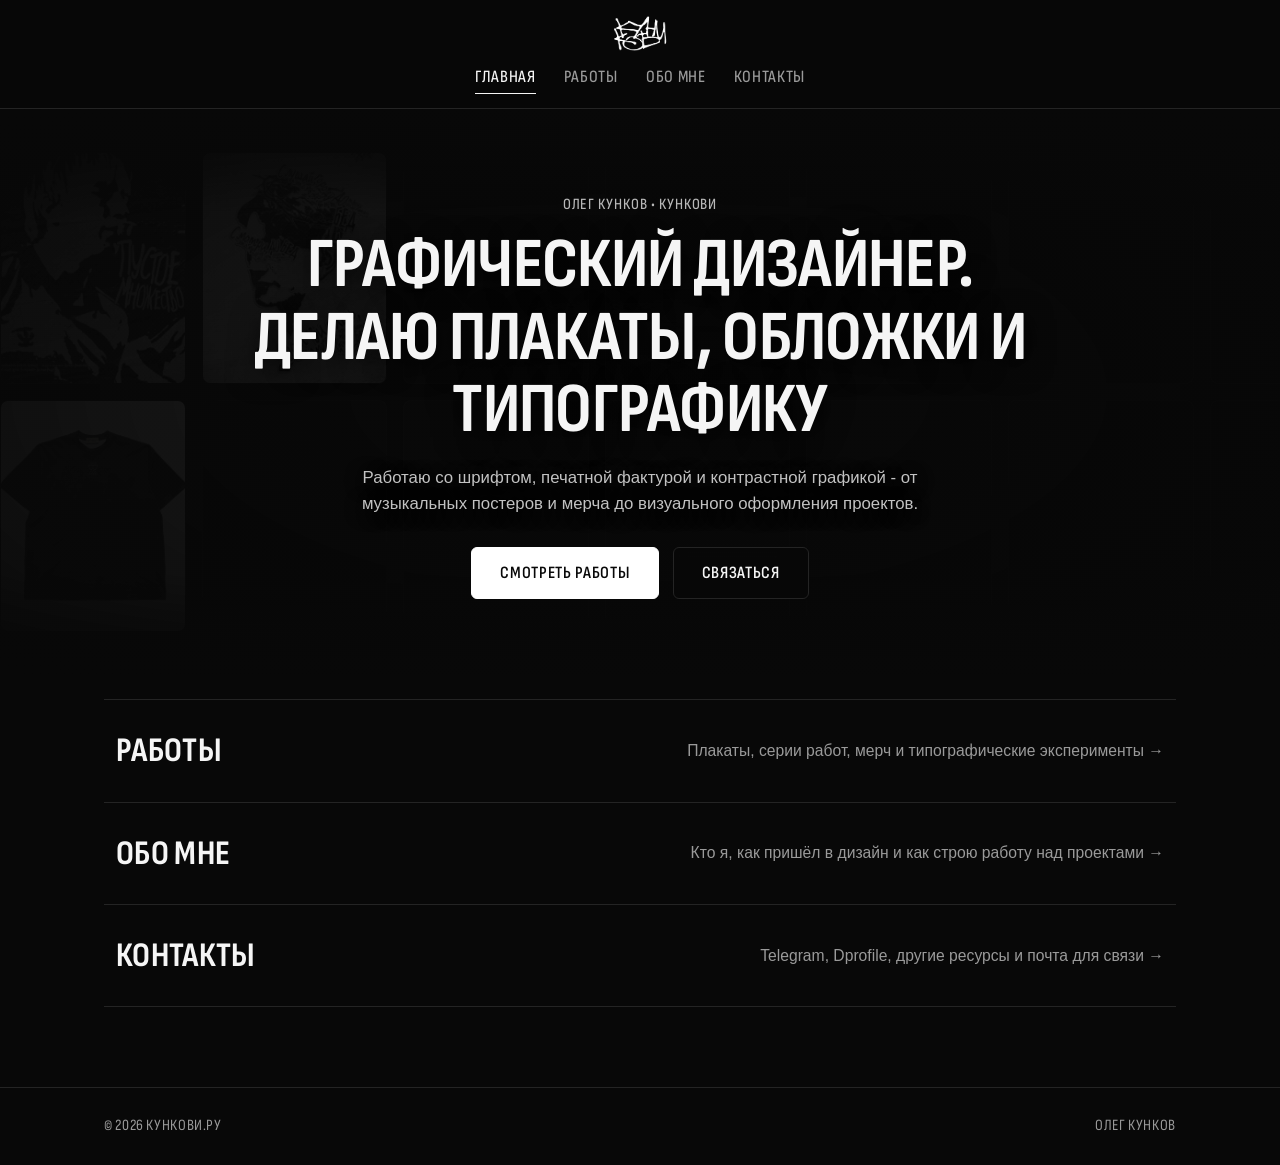
==== commit 58c4618a: "Update index.html" ====
--- a/index.html
+++ b/index.html
@@ -88,7 +88,7 @@
       </div>
 
       <div class="container hero-content">
-        <span class="hero-tag">Олег Кунков • kunkovy</span>
+        <span class="hero-tag">Олег Кунков • кункови</span>
         <h1>Графический дизайнер. Делаю плакаты, обложки и типографику</h1>
         <p>Работаю со шрифтом, печатной фактурой и контрастной графикой - от музыкальных постеров и мерча до визуального оформления проектов.</p>
         <div class="hero-actions">
--- a/style.css
+++ b/style.css
@@ -2,9 +2,11 @@
 @font-face {
   font-family: 'DIN Pro';
   src: local('DIN Pro Condensed'),
-       local('dinpro_condensedregular'),
-       url('https://cl1806.github.io/fonts/dinpro_condensedregular.otf') format('otf'),
-       url('fonts/dinpro_condensedregular.otf') format('otf');
+       local('DINPro-Cond'),
+       url('https://cl1806.github.io/kunkovy-fonts/DINPro-Cond.woff2') format('woff2'),
+       url('https://cl1806.github.io/kunkovy-fonts/DINPro-Cond.ttf') format('truetype'),
+       url('fonts/DINPro-Cond.woff2') format('woff2'),
+       url('fonts/DINPro-Cond.ttf') format('truetype');
   font-weight: 400;
   font-style: normal;
   font-stretch: condensed;
@@ -14,9 +16,11 @@
 @font-face {
   font-family: 'DIN Pro';
   src: local('DIN Pro Condensed Medium'),
-       local('dinpro_condensedmedium'),
-       url('https://cl1806.github.io/fonts/dinpro_condensedmedium.otf') format('otf'),
-       url('fonts/dinpro_condensedmedium.otf') format('otf');
+       local('DINPro-CondMedium'),
+       url('https://cl1806.github.io/kunkovy-fonts/DINPro-CondMedium.woff2') format('woff2'),
+       url('https://cl1806.github.io/kunkovy-fonts/DINPro-CondMedium.ttf') format('truetype'),
+       url('fonts/DINPro-CondMedium.woff2') format('woff2'),
+       url('fonts/DINPro-CondMedium.ttf') format('truetype');
   font-weight: 500;
   font-style: normal;
   font-stretch: condensed;
@@ -26,9 +30,11 @@
 @font-face {
   font-family: 'DIN Pro';
   src: local('DIN Pro Condensed Bold'),
-       local('dinpro_condensedbold'),
-       url('https://cl1806.github.io/fonts/dinpro_condensedbold.otf') format('otf'),
-       url('fonts/dinpro_condensedbold.otf') format('otf');
+       local('DINPro-CondBold'),
+       url('https://cl1806.github.io/kunkovy-fonts/DINPro-CondBold.woff2') format('woff2'),
+       url('https://cl1806.github.io/kunkovy-fonts/DINPro-CondBold.ttf') format('truetype'),
+       url('fonts/DINPro-CondBold.woff2') format('woff2'),
+       url('fonts/DINPro-CondBold.ttf') format('truetype');
   font-weight: 600 700;
   font-style: normal;
   font-stretch: condensed;
@@ -40,12 +46,14 @@
   --surface: #121212;
   --preview-bg: #1a1a1a;
   --text-main: #f5f5f5;
-  --text-muted: #8e8e8e;
+  --text-muted: #9a9a9a;
   --border: #242424;
   --accent: #ffffff;
   --accent-text: #080808;
   --preloader-base: #ffffff;
   --preloader-fill: #080808;
+  --font-display: 'DIN Pro', 'DIN Pro Condensed', 'Sofia Sans Condensed', 'Arial Narrow', sans-serif;
+  --font-body: 'Golos Text', -apple-system, BlinkMacSystemFont, 'Segoe UI', Roboto, sans-serif;
 }
 
 * {
@@ -69,11 +77,12 @@
 }
 
 body {
-  font-family: 'DIN Pro', 'DIN Pro Condensed', 'Sofia Sans Condensed', 'PT Sans Narrow', 'Arial Narrow', sans-serif;
-  font-stretch: condensed;
+  font-family: var(--font-body);
+  font-stretch: normal;
+  letter-spacing: 0;
   background-color: var(--bg);
   color: var(--text-main);
-  line-height: 1.45;
+  line-height: 1.55;
   min-height: 100vh;
   display: flex;
   flex-direction: column;
@@ -92,7 +101,7 @@
   padding: 0 24px;
 }
 
-/* Плавный переход между страницами (без анимации процентов) */
+/* Плавный переход между страницами */
 .page-content {
   opacity: 1;
   transform: translateY(0);
@@ -105,7 +114,7 @@
   transform: translateY(10px);
 }
 
-/* Компактная шапка сайта, полностью скрывающаяся при скролле вниз */
+/* Компактная шапка сайта */
 .site-header {
   padding: 16px 0 14px;
   border-bottom: 1px solid var(--border);
@@ -173,10 +182,12 @@
   white-space: nowrap;
   text-decoration: none;
   color: var(--text-muted);
-  font-size: 1.05rem;
+  font-family: var(--font-display);
+  font-stretch: condensed;
+  font-size: 1.08rem;
   font-weight: 500;
   text-transform: uppercase;
-  letter-spacing: 0.06em;
+  letter-spacing: 0.04em;
   padding-bottom: 3px;
   transition: color 0.25s ease;
 }
@@ -225,7 +236,7 @@
   animation: fadeUp 0.65s cubic-bezier(0.22, 1, 0.36, 1) var(--delay, 0s) forwards;
 }
 
-/* Главный баннер с оптимизированной зацикленной прокруткой всех работ */
+/* Главный баннер с оптимизированной зацикленной прокруткой работ на фоне */
 .hero {
   position: relative;
   padding: 84px 0 76px;
@@ -330,30 +341,36 @@
 
 .hero-tag {
   display: inline-block;
-  font-size: 0.9rem;
+  font-family: var(--font-display);
+  font-stretch: condensed;
+  font-size: 0.98rem;
   font-weight: 500;
-  color: #b4b4b4;
-  margin-bottom: 14px;
-  text-transform: uppercase;
-  letter-spacing: 0.12em;
+  color: #b8b8b8;
+  margin-bottom: 12px;
+  text-transform: uppercase;
+  letter-spacing: 0.06em;
 }
 
 .hero h1 {
+  font-family: var(--font-display);
+  font-stretch: condensed;
   font-size: clamp(2.5rem, 6vw, 4.4rem);
   font-weight: 700;
-  line-height: 1.02;
+  line-height: 1.03;
   letter-spacing: -0.01em;
   text-transform: uppercase;
-  max-width: 840px;
-  margin-bottom: 20px;
+  max-width: 820px;
+  margin-bottom: 18px;
   text-shadow: 0 6px 28px rgba(0, 0, 0, 0.85);
 }
 
 .hero p {
-  font-size: 1.2rem;
-  color: #b8b8b8;
+  font-family: var(--font-body);
+  font-size: 1.05rem;
+  line-height: 1.55;
+  color: #c2c2c2;
   max-width: 560px;
-  margin-bottom: 32px;
+  margin-bottom: 30px;
   text-shadow: 0 4px 18px rgba(0, 0, 0, 0.85);
 }
 
@@ -373,11 +390,12 @@
   padding: 12px 28px;
   border-radius: 6px;
   text-decoration: none;
-  font-family: inherit;
+  font-family: var(--font-display);
+  font-stretch: condensed;
   font-weight: 600;
-  font-size: 1.02rem;
-  text-transform: uppercase;
-  letter-spacing: 0.06em;
+  font-size: 1.08rem;
+  text-transform: uppercase;
+  letter-spacing: 0.04em;
   cursor: pointer;
   transition: background-color 0.25s ease, color 0.25s ease, transform 0.25s cubic-bezier(0.22, 1, 0.36, 1);
 }
@@ -428,27 +446,18 @@
   padding-left: 22px;
 }
 
-.directory-left {
-  display: flex;
-  align-items: baseline;
-  gap: 20px;
-}
-
-.directory-num {
-  font-size: 0.95rem;
-  color: var(--text-muted);
-  letter-spacing: 0.08em;
-}
-
 .directory-name {
+  font-family: var(--font-display);
+  font-stretch: condensed;
   font-size: clamp(1.55rem, 3vw, 2.15rem);
   font-weight: 700;
   text-transform: uppercase;
-  letter-spacing: 0.02em;
+  letter-spacing: 0.01em;
 }
 
 .directory-desc {
-  font-size: 1.05rem;
+  font-family: var(--font-body);
+  font-size: 0.98rem;
   color: var(--text-muted);
   transition: color 0.25s ease, transform 0.3s cubic-bezier(0.22, 1, 0.36, 1);
 }
@@ -465,6 +474,8 @@
 }
 
 .page-title {
+  font-family: var(--font-display);
+  font-stretch: condensed;
   font-size: clamp(2.3rem, 5vw, 3.8rem);
   font-weight: 700;
   line-height: 1.05;
@@ -475,7 +486,7 @@
   padding: 36px 0 84px;
 }
 
-/* Скрытая панель владельца с плавным раскрытием и сворачиванием */
+/* Скрытая панель владельца */
 .owner-panel {
   background: var(--surface);
   border: 1px solid transparent;
@@ -499,7 +510,7 @@
   border-color: #383838;
   padding: 24px;
   margin-bottom: 32px;
-  max-height: 1100px;
+  max-height: 2200px;
   opacity: 1;
   transform: translateY(0) scale(1);
   pointer-events: all;
@@ -514,17 +525,18 @@
   justify-content: space-between;
   align-items: flex-start;
   gap: 16px;
-  margin-bottom: 20px;
+  margin-bottom: 18px;
   padding-bottom: 16px;
   border-bottom: 1px solid var(--border);
 }
 
 .owner-badge {
   display: inline-block;
-  font-size: 0.85rem;
+  font-family: var(--font-display);
+  font-size: 0.88rem;
   font-weight: 600;
   text-transform: uppercase;
-  letter-spacing: 0.08em;
+  letter-spacing: 0.04em;
   color: var(--accent-text);
   background: var(--accent);
   padding: 2px 8px;
@@ -533,6 +545,7 @@
 }
 
 .owner-panel-title {
+  font-family: var(--font-display);
   font-size: 1.65rem;
   font-weight: 700;
   text-transform: uppercase;
@@ -544,10 +557,10 @@
   border: 1px solid var(--border);
   padding: 6px 14px;
   border-radius: 6px;
-  font-family: inherit;
-  font-size: 0.95rem;
-  text-transform: uppercase;
-  letter-spacing: 0.05em;
+  font-family: var(--font-display);
+  font-size: 0.98rem;
+  text-transform: uppercase;
+  letter-spacing: 0.04em;
   cursor: pointer;
   transition: color 0.2s ease, border-color 0.2s ease;
 }
@@ -555,6 +568,41 @@
 .owner-exit-btn:hover {
   color: var(--text-main);
   border-color: var(--text-main);
+}
+
+/* Переключатель режима: Одна работа / Серия работ */
+.owner-mode-switch {
+  display: inline-flex;
+  background: var(--bg);
+  border: 1px solid var(--border);
+  border-radius: 8px;
+  padding: 4px;
+  gap: 4px;
+  margin-bottom: 18px;
+}
+
+.owner-mode-btn {
+  background: transparent;
+  color: var(--text-muted);
+  border: none;
+  padding: 7px 16px;
+  border-radius: 6px;
+  font-family: var(--font-display);
+  font-size: 1rem;
+  font-weight: 600;
+  text-transform: uppercase;
+  letter-spacing: 0.04em;
+  cursor: pointer;
+  transition: background-color 0.2s ease, color 0.2s ease;
+}
+
+.owner-mode-btn:hover {
+  color: var(--text-main);
+}
+
+.owner-mode-btn.is-active {
+  background: var(--accent);
+  color: var(--accent-text);
 }
 
 .owner-form {
@@ -575,11 +623,17 @@
   gap: 6px;
 }
 
+.owner-field[hidden],
+.owner-series-box[hidden] {
+  display: none !important;
+}
+
 .owner-field > span {
-  font-size: 0.95rem;
-  color: var(--text-muted);
-  text-transform: uppercase;
-  letter-spacing: 0.06em;
+  font-family: var(--font-display);
+  font-size: 0.98rem;
+  color: var(--text-muted);
+  text-transform: uppercase;
+  letter-spacing: 0.04em;
 }
 
 .owner-field input,
@@ -591,8 +645,8 @@
   border: 1px solid var(--border);
   border-radius: 6px;
   padding: 10px 12px;
-  font-family: inherit;
-  font-size: 1.05rem;
+  font-family: var(--font-body);
+  font-size: 0.95rem;
   outline: none;
   transition: border-color 0.2s ease;
 }
@@ -616,18 +670,135 @@
   color: var(--text-main);
   border: 1px solid var(--border);
   border-radius: 6px;
-  padding: 0 14px;
-  font-size: 0.95rem;
+  padding: 8px 14px;
+  font-family: var(--font-display);
+  font-size: 0.98rem;
   font-weight: 600;
   text-transform: uppercase;
-  letter-spacing: 0.05em;
+  letter-spacing: 0.04em;
   cursor: pointer;
   white-space: nowrap;
-  transition: border-color 0.2s ease;
+  transition: border-color 0.2s ease, background-color 0.2s ease;
 }
 
 .owner-file-pick:hover {
   border-color: var(--text-main);
+  background: #181818;
+}
+
+/* Блок добавления листов серии в режиме владельца */
+.owner-series-box {
+  background: rgba(8, 8, 8, 0.55);
+  border: 1px dashed #343434;
+  border-radius: 8px;
+  padding: 16px;
+  display: flex;
+  flex-direction: column;
+  gap: 12px;
+}
+
+.owner-series-toolbar {
+  display: flex;
+  flex-wrap: wrap;
+  justify-content: space-between;
+  align-items: center;
+  gap: 12px;
+}
+
+.owner-series-caption {
+  font-size: 0.92rem;
+  color: var(--text-muted);
+}
+
+.owner-series-caption strong {
+  color: var(--text-main);
+}
+
+.owner-series-btns {
+  display: flex;
+  flex-wrap: wrap;
+  gap: 8px;
+}
+
+.owner-series-list {
+  display: flex;
+  flex-direction: column;
+  gap: 8px;
+}
+
+.owner-series-list:empty::before {
+  content: 'Нажмите «Выбрать файлы серии» (можно выделить сразу несколько картинок) или «+ Добавить лист».';
+  display: block;
+  font-size: 0.9rem;
+  color: var(--text-muted);
+  padding: 8px 4px;
+}
+
+.owner-series-item {
+  display: grid;
+  grid-template-columns: 32px 1fr 1fr auto;
+  align-items: center;
+  gap: 8px;
+  background: var(--surface);
+  border: 1px solid var(--border);
+  border-radius: 6px;
+  padding: 8px 10px;
+}
+
+.owner-series-num {
+  font-family: var(--font-display);
+  font-size: 1rem;
+  font-weight: 700;
+  color: var(--text-muted);
+  text-align: center;
+}
+
+.owner-series-item input {
+  width: 100%;
+  background: var(--bg);
+  color: var(--text-main);
+  border: 1px solid var(--border);
+  border-radius: 5px;
+  padding: 7px 10px;
+  font-family: var(--font-body);
+  font-size: 0.9rem;
+  outline: none;
+}
+
+.owner-series-item input:focus {
+  border-color: var(--text-main);
+}
+
+.owner-series-item-actions {
+  display: flex;
+  align-items: center;
+  gap: 4px;
+}
+
+.owner-series-mini-btn {
+  background: var(--bg);
+  color: var(--text-muted);
+  border: 1px solid var(--border);
+  width: 28px;
+  height: 28px;
+  border-radius: 5px;
+  font-family: var(--font-display);
+  font-size: 0.9rem;
+  cursor: pointer;
+  display: inline-flex;
+  align-items: center;
+  justify-content: center;
+  transition: color 0.2s ease, border-color 0.2s ease;
+}
+
+.owner-series-mini-btn:hover {
+  color: var(--text-main);
+  border-color: var(--text-main);
+}
+
+.owner-series-mini-btn--del:hover {
+  color: #ff6b6b;
+  border-color: #ff6b6b;
 }
 
 .owner-actions {
@@ -638,7 +809,7 @@
 }
 
 .owner-hint {
-  font-size: 0.98rem;
+  font-size: 0.92rem;
   color: var(--text-muted);
 }
 
@@ -652,11 +823,11 @@
   border: 1px solid #ff6b6b;
   padding: 4px 10px;
   border-radius: 6px;
-  font-family: inherit;
-  font-size: 0.85rem;
+  font-family: var(--font-display);
+  font-size: 0.88rem;
   font-weight: 600;
   text-transform: uppercase;
-  letter-spacing: 0.05em;
+  letter-spacing: 0.04em;
   cursor: pointer;
   transition: background-color 0.2s ease, color 0.2s ease;
 }
@@ -681,11 +852,12 @@
   border: 1px solid var(--border);
   padding: 8px 20px;
   border-radius: 6px;
-  font-family: inherit;
-  font-size: 1.05rem;
+  font-family: var(--font-display);
+  font-stretch: condensed;
+  font-size: 1.08rem;
   font-weight: 600;
   text-transform: uppercase;
-  letter-spacing: 0.06em;
+  letter-spacing: 0.04em;
   cursor: pointer;
   transition: background-color 0.25s ease, color 0.25s ease, border-color 0.25s ease, transform 0.2s ease;
 }
@@ -735,9 +907,6 @@
   align-items: center;
   justify-content: center;
   color: var(--text-muted);
-  font-size: 1.05rem;
-  text-transform: uppercase;
-  letter-spacing: 0.06em;
   overflow: hidden;
 }
 
@@ -753,17 +922,43 @@
   transform: scale(1.03);
 }
 
+/* Плашка для поста-серии */
+.series-badge {
+  position: absolute;
+  top: 12px;
+  left: 12px;
+  z-index: 2;
+  background: rgba(8, 8, 8, 0.86);
+  color: var(--text-main);
+  border: 1px solid rgba(255, 255, 255, 0.22);
+  backdrop-filter: blur(6px);
+  padding: 4px 10px;
+  border-radius: 6px;
+  font-family: var(--font-display);
+  font-size: 0.9rem;
+  font-weight: 600;
+  text-transform: uppercase;
+  letter-spacing: 0.04em;
+}
+
+.project-card[data-custom-id] .owner-card-remove ~ .series-badge {
+  left: auto;
+  right: 12px;
+}
+
 .preview-zoom-hint {
   position: absolute;
   right: 12px;
   bottom: 12px;
-  background: rgba(8, 8, 8, 0.8);
+  background: rgba(8, 8, 8, 0.82);
   color: var(--text-main);
   border: 1px solid var(--border);
   padding: 5px 10px;
   border-radius: 6px;
-  font-size: 0.85rem;
-  letter-spacing: 0.05em;
+  font-family: var(--font-display);
+  font-size: 0.9rem;
+  text-transform: uppercase;
+  letter-spacing: 0.04em;
   opacity: 0;
   transform: translateY(4px);
   transition: opacity 0.25s ease, transform 0.25s ease;
@@ -779,22 +974,27 @@
 }
 
 .project-meta {
-  font-size: 0.9rem;
-  color: var(--text-muted);
-  text-transform: uppercase;
-  letter-spacing: 0.06em;
+  font-family: var(--font-display);
+  font-size: 0.95rem;
+  color: var(--text-muted);
+  text-transform: uppercase;
+  letter-spacing: 0.04em;
   margin-bottom: 6px;
 }
 
 .project-info h3 {
-  font-size: 1.45rem;
+  font-family: var(--font-display);
+  font-stretch: condensed;
+  font-size: 1.5rem;
   font-weight: 700;
   text-transform: uppercase;
   margin-bottom: 8px;
 }
 
 .project-info p {
-  font-size: 1.05rem;
+  font-family: var(--font-body);
+  font-size: 0.95rem;
+  line-height: 1.55;
   color: var(--text-muted);
 }
 
@@ -806,9 +1006,10 @@
   border: 1px dashed var(--border);
   border-radius: 10px;
   color: var(--text-muted);
+  font-family: var(--font-display);
   font-size: 1.25rem;
   text-transform: uppercase;
-  letter-spacing: 0.06em;
+  letter-spacing: 0.04em;
 }
 
 .projects-empty[hidden] {
@@ -826,11 +1027,11 @@
   border: 1px solid #3a3a3a;
   padding: 10px 18px;
   border-radius: 999px;
-  font-family: inherit;
-  font-size: 1rem;
+  font-family: var(--font-display);
+  font-size: 1.02rem;
   font-weight: 600;
   text-transform: uppercase;
-  letter-spacing: 0.06em;
+  letter-spacing: 0.04em;
   cursor: pointer;
   box-shadow: 0 10px 28px rgba(0, 0, 0, 0.65);
   opacity: 0;
@@ -868,7 +1069,7 @@
   display: flex;
   align-items: center;
   justify-content: center;
-  padding: 24px;
+  padding: 58px 24px 18px;
   opacity: 0;
   visibility: hidden;
   pointer-events: none;
@@ -883,11 +1084,12 @@
 
 .lightbox-inner {
   max-width: 92vw;
-  max-height: 92vh;
+  max-height: 100%;
   display: flex;
   flex-direction: column;
   align-items: center;
-  gap: 14px;
+  justify-content: center;
+  gap: 8px;
   opacity: 0;
   transition: opacity 0.3s cubic-bezier(0.22, 1, 0.36, 1);
 }
@@ -940,13 +1142,14 @@
 
 .lightbox-media img {
   max-width: 90vw;
-  max-height: 73vh;
+  max-height: 60vh;
   width: auto;
   height: auto;
   object-fit: contain;
   border-radius: 6px;
   box-shadow: 0 20px 60px rgba(0, 0, 0, 0.75);
-  pointer-events: none;
+  pointer-events: auto;
+  -webkit-user-drag: none;
 }
 
 .lightbox.is-zoomed .lightbox-media img {
@@ -957,7 +1160,7 @@
 
 .lightbox-placeholder {
   aspect-ratio: 4 / 5;
-  height: min(70vh, 660px);
+  height: min(60vh, 580px);
   max-width: 86vw;
   background: var(--surface);
   border: 1px solid var(--border);
@@ -965,24 +1168,68 @@
   display: flex;
   align-items: center;
   justify-content: center;
+  font-family: var(--font-display);
   font-size: 1.5rem;
   color: var(--text-muted);
   text-transform: uppercase;
-  letter-spacing: 0.08em;
-}
-
+}
+
+/* Переключатель листов внутри серии */
+.lightbox-series-bar {
+  display: inline-flex;
+  align-items: center;
+  gap: 10px;
+  background: var(--surface);
+  border: 1px solid var(--border);
+  padding: 3px 10px;
+  border-radius: 999px;
+  z-index: 1004;
+}
+
+.lightbox-series-bar[hidden],
+.lightbox.is-zoomed .lightbox-series-bar {
+  display: none !important;
+}
+
+.series-step-btn {
+  background: transparent;
+  border: none;
+  color: var(--text-main);
+  font-family: var(--font-display);
+  font-size: 1.2rem;
+  line-height: 1;
+  padding: 2px 5px;
+  cursor: pointer;
+  transition: opacity 0.2s ease;
+}
+
+.series-step-btn:hover {
+  opacity: 0.7;
+}
+
+.series-label {
+  font-family: var(--font-display);
+  font-size: 0.86rem;
+  font-weight: 600;
+  text-transform: uppercase;
+  letter-spacing: 0.04em;
+  color: var(--text-main);
+  font-variant-numeric: tabular-nums;
+}
+
+/* Компактная подпись к работе/листу серии — влезает целиком без обрезания */
 .lightbox-caption {
   text-align: center;
-  max-width: 620px;
+  max-width: 660px;
 }
 
 .lightbox-zoom-tip {
   display: inline-block;
-  font-size: 0.88rem;
-  color: #b5b5b5;
-  text-transform: uppercase;
-  letter-spacing: 0.07em;
-  margin-bottom: 6px;
+  font-family: var(--font-body);
+  font-size: 0.74rem;
+  line-height: 1.3;
+  color: #a8a8a8;
+  margin-bottom: 4px;
 }
 
 .lightbox.is-zoomed .lightbox-caption {
@@ -996,13 +1243,14 @@
   background: rgba(12, 12, 12, 0.9);
   border: 1px solid var(--border);
   backdrop-filter: blur(10px);
-  padding: 8px 18px;
+  padding: 7px 16px;
   border-radius: 10px;
   pointer-events: none;
 }
 
 .lightbox.is-zoomed .lightbox-zoom-tip {
   margin-bottom: 0;
+  font-size: 0.78rem;
   color: var(--text-main);
 }
 
@@ -1014,59 +1262,66 @@
 
 .lightbox-meta {
   display: block;
-  font-size: 0.9rem;
-  color: var(--text-muted);
-  text-transform: uppercase;
-  letter-spacing: 0.08em;
+  font-family: var(--font-display);
+  font-size: 0.82rem;
+  line-height: 1.2;
+  color: var(--text-muted);
+  text-transform: uppercase;
+  letter-spacing: 0.04em;
+  margin-bottom: 2px;
+}
+
+.lightbox-title {
+  font-family: var(--font-display);
+  font-size: 1.25rem;
+  line-height: 1.15;
+  font-weight: 700;
+  text-transform: uppercase;
   margin-bottom: 4px;
 }
 
-.lightbox-title {
-  font-size: 1.5rem;
-  font-weight: 700;
-  text-transform: uppercase;
-  margin-bottom: 4px;
-}
-
 .lightbox-desc {
-  font-size: 1.05rem;
-  color: var(--text-muted);
+  font-family: var(--font-body);
+  font-size: 0.84rem;
+  line-height: 1.4;
+  color: #b8b8b8;
 }
 
 /* Верхняя панель Lightbox */
 .lightbox-counter {
   position: fixed;
-  top: 20px;
+  top: 16px;
   left: 24px;
   background: rgba(18, 18, 18, 0.9);
   backdrop-filter: blur(8px);
   color: var(--text-main);
   border: 1px solid var(--border);
-  padding: 8px 16px;
+  padding: 7px 14px;
   border-radius: 6px;
-  font-size: 1rem;
+  font-family: var(--font-display);
+  font-size: 0.95rem;
   font-weight: 600;
   text-transform: uppercase;
-  letter-spacing: 0.06em;
+  letter-spacing: 0.04em;
   font-variant-numeric: tabular-nums;
   z-index: 1005;
 }
 
 .lightbox-close {
   position: fixed;
-  top: 20px;
+  top: 16px;
   right: 24px;
   background: rgba(18, 18, 18, 0.9);
   backdrop-filter: blur(8px);
   color: var(--text-main);
   border: 1px solid var(--border);
-  padding: 8px 16px;
+  padding: 7px 14px;
   border-radius: 6px;
-  font-family: inherit;
-  font-size: 1rem;
+  font-family: var(--font-display);
+  font-size: 0.95rem;
   font-weight: 600;
   text-transform: uppercase;
-  letter-spacing: 0.06em;
+  letter-spacing: 0.04em;
   cursor: pointer;
   z-index: 1005;
   transition: border-color 0.2s ease, background-color 0.2s ease;
@@ -1086,7 +1341,7 @@
   width: 44px;
   height: 44px;
   border-radius: 50%;
-  font-family: inherit;
+  font-family: var(--font-display);
   font-size: 1.2rem;
   cursor: pointer;
   z-index: 1005;
@@ -1115,45 +1370,39 @@
 }
 
 /* Обо мне (about.html) */
-.about-layout {
-  display: grid;
-  grid-template-columns: 1.25fr 1fr;
-  gap: 56px;
+.about-single {
+  max-width: 700px;
 }
 
 .about-text p {
-  font-size: 1.25rem;
-  color: var(--text-muted);
-  margin-bottom: 20px;
-}
-
-.sub-title {
-  font-size: 1.15rem;
+  font-family: var(--font-body);
+  font-size: 1.1rem;
+  line-height: 1.65;
+  color: #cccccc;
+  margin-bottom: 22px;
+}
+
+.about-text strong {
+  color: var(--text-main);
   font-weight: 600;
-  text-transform: uppercase;
-  letter-spacing: 0.06em;
-  margin-bottom: 20px;
-}
-
-.skills-list {
-  display: flex;
-  flex-wrap: wrap;
-  gap: 10px;
-}
-
-.skill-tag {
-  background: var(--surface);
-  border: 1px solid var(--border);
-  padding: 8px 16px;
-  border-radius: 6px;
-  font-size: 1rem;
-  text-transform: uppercase;
-  letter-spacing: 0.04em;
+}
+
+.inline-link {
+  color: var(--text-main);
+  text-decoration: underline;
+  text-underline-offset: 4px;
+  transition: opacity 0.2s ease;
+}
+
+.inline-link:hover {
+  opacity: 0.72;
 }
 
 /* Контакты (contact.html) */
 .contact-lead {
-  font-size: 1.25rem;
+  font-family: var(--font-body);
+  font-size: 1.08rem;
+  line-height: 1.6;
   color: var(--text-muted);
   max-width: 560px;
   margin-bottom: 36px;
@@ -1164,9 +1413,10 @@
   padding: 26px 0;
   border-top: 1px solid var(--border);
   color: var(--text-muted);
-  font-size: 0.95rem;
-  text-transform: uppercase;
-  letter-spacing: 0.05em;
+  font-family: var(--font-display);
+  font-size: 0.98rem;
+  text-transform: uppercase;
+  letter-spacing: 0.04em;
 }
 
 .footer-inner {
@@ -1186,7 +1436,7 @@
   opacity: 0.7;
 }
 
-/* Полноэкранный экран загрузки (GPU-оптимизация без лагов) */
+/* Полноэкранный экран загрузки (GPU-оптимизация) */
 .preloader {
   position: fixed;
   inset: 0;
@@ -1241,9 +1491,10 @@
 }
 
 .preloader-percent {
-  font-size: 0.9rem;
+  font-family: var(--font-display);
+  font-size: 0.95rem;
   font-weight: 600;
-  letter-spacing: 0.08em;
+  letter-spacing: 0.06em;
   font-variant-numeric: tabular-nums;
 }
 
@@ -1265,33 +1516,30 @@
     margin-top: 8px;
   }
 
-  /* Меню строго в одну строку без переноса «Обо мне» */
   .nav-links {
     gap: 18px;
   }
 
   .nav-links a {
+    font-size: 1rem;
+  }
+
+  .hero {
+    padding: 36px 0 40px;
+  }
+
+  .hero-tag {
+    font-size: 0.88rem;
+    margin-bottom: 10px;
+  }
+
+  .hero h1 {
+    font-size: clamp(2.1rem, 8.4vw, 2.8rem);
+    margin-bottom: 14px;
+  }
+
+  .hero p {
     font-size: 0.98rem;
-    letter-spacing: 0.05em;
-  }
-
-  /* Главный экран на телефоне: обе кнопки сразу видны без прокрутки */
-  .hero {
-    padding: 34px 0 38px;
-  }
-
-  .hero-tag {
-    font-size: 0.82rem;
-    margin-bottom: 10px;
-  }
-
-  .hero h1 {
-    font-size: clamp(2.05rem, 8.4vw, 2.8rem);
-    margin-bottom: 14px;
-  }
-
-  .hero p {
-    font-size: 1.05rem;
     margin-bottom: 22px;
   }
 
@@ -1302,7 +1550,7 @@
 
   .hero-actions .btn {
     padding: 11px 22px;
-    font-size: 0.96rem;
+    font-size: 0.98rem;
   }
 
   .marquee-row {
@@ -1320,7 +1568,6 @@
     height: 145px;
   }
 
-  /* Списки разделов и контактов */
   .directory-section {
     padding: 14px 0 56px;
   }
@@ -1328,12 +1575,8 @@
   .directory-item {
     flex-direction: column;
     align-items: flex-start;
-    gap: 6px;
+    gap: 4px;
     padding: 18px 8px;
-  }
-
-  .directory-left {
-    gap: 12px;
   }
 
   .directory-name {
@@ -1341,10 +1584,9 @@
   }
 
   .directory-desc {
-    font-size: 0.98rem;
-  }
-
-  /* Заголовки внутренних страниц */
+    font-size: 0.92rem;
+  }
+
   .page-head {
     padding: 32px 0 22px;
   }
@@ -1357,7 +1599,20 @@
     padding: 24px 0 64px;
   }
 
-  /* Фильтры и сетка работ без горизонтального вылета */
+  .owner-series-item {
+    grid-template-columns: 24px 1fr;
+    gap: 6px;
+  }
+
+  .owner-series-item input:nth-of-type(2) {
+    grid-column: 2;
+  }
+
+  .owner-series-item-actions {
+    grid-column: 2;
+    justify-content: flex-end;
+  }
+
   .year-filters {
     gap: 8px;
     margin-bottom: 22px;
@@ -1365,7 +1620,7 @@
 
   .filter-btn {
     padding: 7px 14px;
-    font-size: 0.95rem;
+    font-size: 0.98rem;
   }
 
   .projects-grid {
@@ -1378,23 +1633,17 @@
   }
 
   .project-info h3 {
-    font-size: 1.35rem;
+    font-size: 1.38rem;
   }
 
   .project-info p {
-    font-size: 1rem;
-  }
-
-  /* Обо мне и Контакты */
-  .about-layout {
-    grid-template-columns: 1fr;
-    gap: 32px;
+    font-size: 0.93rem;
   }
 
   .about-text p,
   .contact-lead {
-    font-size: 1.1rem;
-    margin-bottom: 24px;
+    font-size: 1rem;
+    margin-bottom: 20px;
   }
 
   .scroll-top-btn {
@@ -1404,9 +1653,8 @@
     font-size: 0.95rem;
   }
 
-  /* Просмотр работы на телефоне (Lightbox) */
   .lightbox {
-    padding: 14px;
+    padding: 50px 14px 14px;
   }
 
   .lightbox-counter {
@@ -1414,8 +1662,7 @@
     left: 12px;
     max-width: calc(100vw - 116px);
     padding: 6px 10px;
-    font-size: 0.8rem;
-    letter-spacing: 0.04em;
+    font-size: 0.85rem;
     white-space: nowrap;
     overflow: hidden;
     text-overflow: ellipsis;
@@ -1425,14 +1672,13 @@
     top: max(12px, env(safe-area-inset-top));
     right: 12px;
     padding: 6px 10px;
-    font-size: 0.8rem;
-    letter-spacing: 0.04em;
+    font-size: 0.85rem;
     white-space: nowrap;
   }
 
   .lightbox-media img {
     max-width: 92vw;
-    max-height: 62vh;
+    max-height: 53vh;
   }
 
   .lightbox.is-zoomed .lightbox-media img {
@@ -1445,15 +1691,22 @@
   }
 
   .lightbox-zoom-tip {
+    font-size: 0.7rem;
+    margin-bottom: 3px;
+  }
+
+  .lightbox-meta {
     font-size: 0.78rem;
   }
 
   .lightbox-title {
-    font-size: 1.3rem;
+    font-size: 1.12rem;
+    margin-bottom: 3px;
   }
 
   .lightbox-desc {
-    font-size: 0.96rem;
+    font-size: 0.8rem;
+    line-height: 1.35;
   }
 
   .lightbox.is-zoomed .lightbox-caption {
@@ -1466,9 +1719,8 @@
 
   .lightbox.is-zoomed .lightbox-zoom-tip {
     display: block;
-    font-size: 0.74rem;
+    font-size: 0.72rem;
     line-height: 1.3;
-    letter-spacing: 0.04em;
   }
 
   .lightbox-nav {
@@ -1488,15 +1740,13 @@
   }
 }
 
-/* Для узких смартфонов (320–420px) */
 @media (max-width: 420px) {
   .nav-links {
     gap: 12px;
   }
 
   .nav-links a {
-    font-size: 0.9rem;
-    letter-spacing: 0.04em;
+    font-size: 0.92rem;
   }
 
   .hero h1 {
@@ -1505,6 +1755,6 @@
 
   .hero-actions .btn {
     padding: 10px 18px;
-    font-size: 0.92rem;
-  }
-}
+    font-size: 0.94rem;
+  }
+}
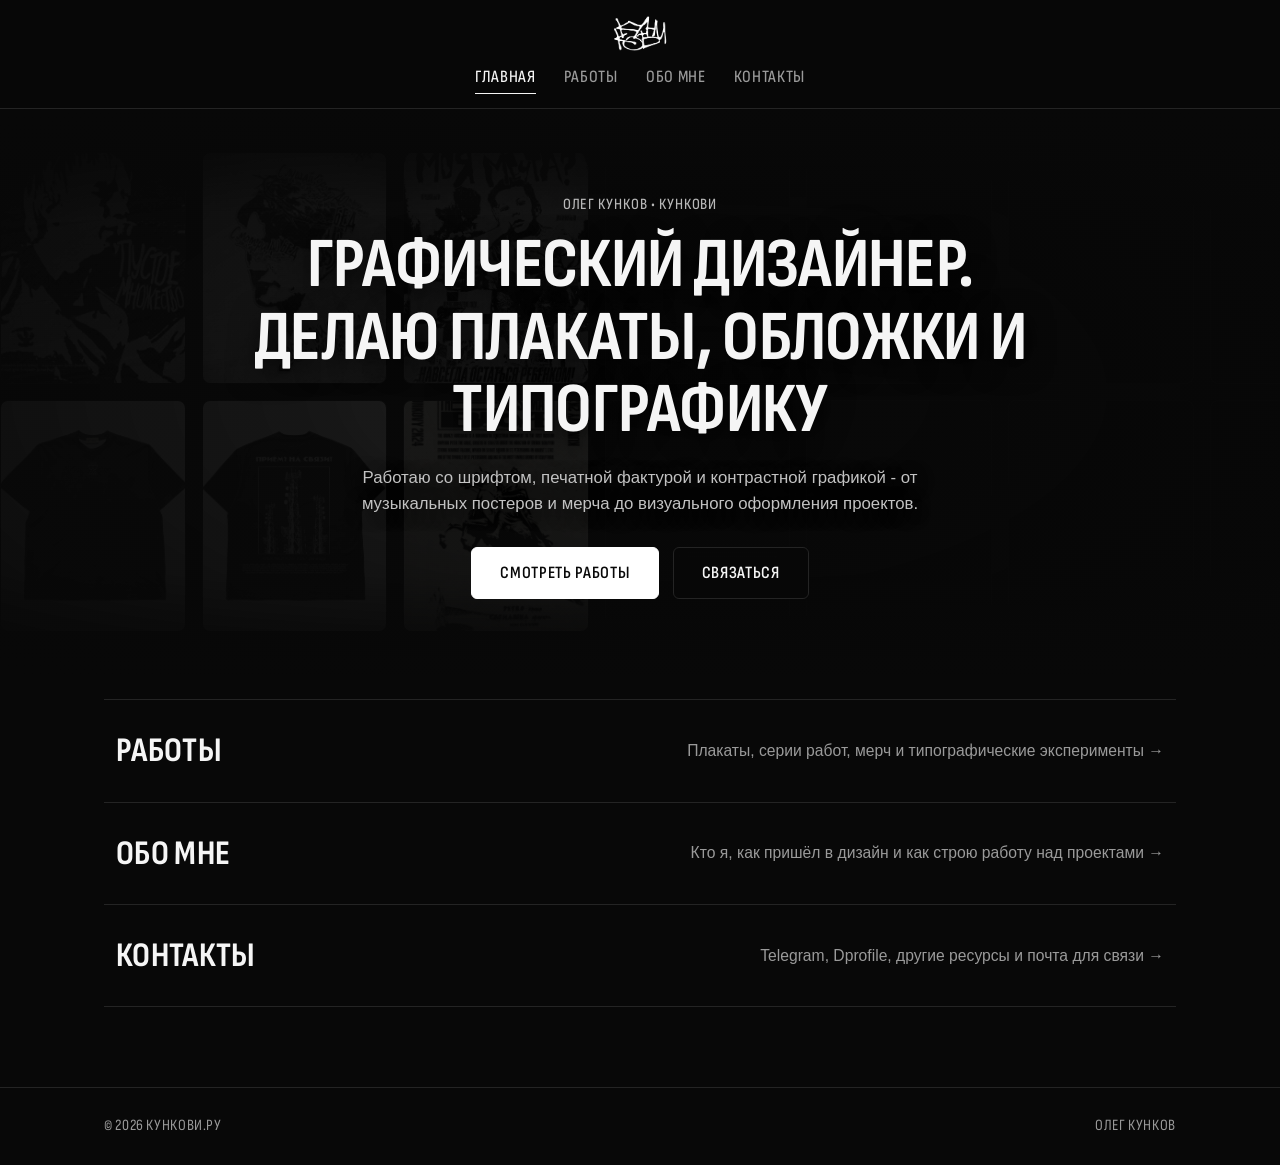
==== commit 7b4ff436: "Update index.html" ====
--- a/index.html
+++ b/index.html
@@ -78,7 +78,7 @@
             <img src="Работы/2024/Текстовое безумие 2024. Шаверма.jpg" alt="" width="192" height="240" decoding="async">
             <img src="Работы/2024/Проспект Ветеранов.jpg" alt="" width="192" height="240" decoding="async">
             <img src="Работы/2024/Пушкинская.jpg" alt="" width="192" height="240" decoding="async">
-            <img src="Работы/2024/%23freedurov.jpg" alt="" width="192" height="240" decoding="async">
+            <img src="Работы/2024/freedurov.jpg" alt="" width="192" height="240" decoding="async">
             <img src="Работы/2024/Химера.jpg" alt="" width="192" height="240" decoding="async">
             <img src="Работы/2024/RHCP плакат.jpg" alt="" width="192" height="240" decoding="async">
           </div>
--- a/style.css
+++ b/style.css
@@ -1217,7 +1217,7 @@
   font-variant-numeric: tabular-nums;
 }
 
-/* Компактная подпись к работе/листу серии — влезает целиком без обрезания */
+/* Компактная подпись к работе/листу серии */
 .lightbox-caption {
   text-align: center;
   max-width: 660px;
@@ -1369,22 +1369,90 @@
   right: 20px;
 }
 
-/* Обо мне (about.html) */
-.about-single {
-  max-width: 700px;
-}
-
+/* Обо мне (about.html) — текст и стилизованное фото */
+.about-layout {
+  display: grid;
+  grid-template-columns: 1.2fr 0.85fr;
+  align-items: start;
+  gap: 48px;
+}
+
+.about-story p,
 .about-text p {
   font-family: var(--font-body);
-  font-size: 1.1rem;
+  font-size: 1.06rem;
   line-height: 1.65;
   color: #cccccc;
-  margin-bottom: 22px;
-}
-
+  margin-bottom: 20px;
+}
+
+.about-story p:last-child,
+.about-text p:last-child {
+  margin-bottom: 0;
+}
+
+.about-story strong,
 .about-text strong {
   color: var(--text-main);
   font-weight: 600;
+}
+
+.about-photo-card {
+  background: var(--surface);
+  border: 1px solid var(--border);
+  border-radius: 10px;
+  padding: 10px 10px 12px;
+  transition: border-color 0.3s ease, transform 0.3s cubic-bezier(0.22, 1, 0.36, 1);
+}
+
+.about-photo-card:hover {
+  border-color: #484848;
+  transform: translateY(-3px);
+}
+
+.about-photo-frame {
+  position: relative;
+  border-radius: 6px;
+  overflow: hidden;
+  background: #0d0d0d;
+  border: 1px solid rgba(255, 255, 255, 0.06);
+}
+
+.about-photo-frame::after {
+  content: '';
+  position: absolute;
+  inset: 0;
+  box-shadow: inset 0 0 28px rgba(0, 0, 0, 0.55);
+  pointer-events: none;
+}
+
+.about-photo-frame img {
+  width: 100%;
+  height: auto;
+  display: block;
+  filter: grayscale(100%) contrast(1.06);
+  transition: transform 0.5s cubic-bezier(0.22, 1, 0.36, 1), filter 0.35s ease;
+}
+
+.about-photo-card:hover .about-photo-frame img {
+  transform: scale(1.025);
+  filter: grayscale(100%) contrast(1.1);
+}
+
+.about-photo-meta {
+  display: flex;
+  justify-content: space-between;
+  align-items: center;
+  gap: 12px;
+  margin-top: 10px;
+  padding: 0 2px;
+  font-family: var(--font-display);
+  font-stretch: condensed;
+  font-size: 0.9rem;
+  font-weight: 500;
+  color: var(--text-muted);
+  text-transform: uppercase;
+  letter-spacing: 0.05em;
 }
 
 .inline-link {
@@ -1640,10 +1708,21 @@
     font-size: 0.93rem;
   }
 
+  .about-layout {
+    grid-template-columns: 1fr;
+    gap: 24px;
+  }
+
+  .about-photo-card {
+    order: -1;
+    max-width: 440px;
+  }
+
+  .about-story p,
   .about-text p,
   .contact-lead {
-    font-size: 1rem;
-    margin-bottom: 20px;
+    font-size: 0.98rem;
+    margin-bottom: 18px;
   }
 
   .scroll-top-btn {
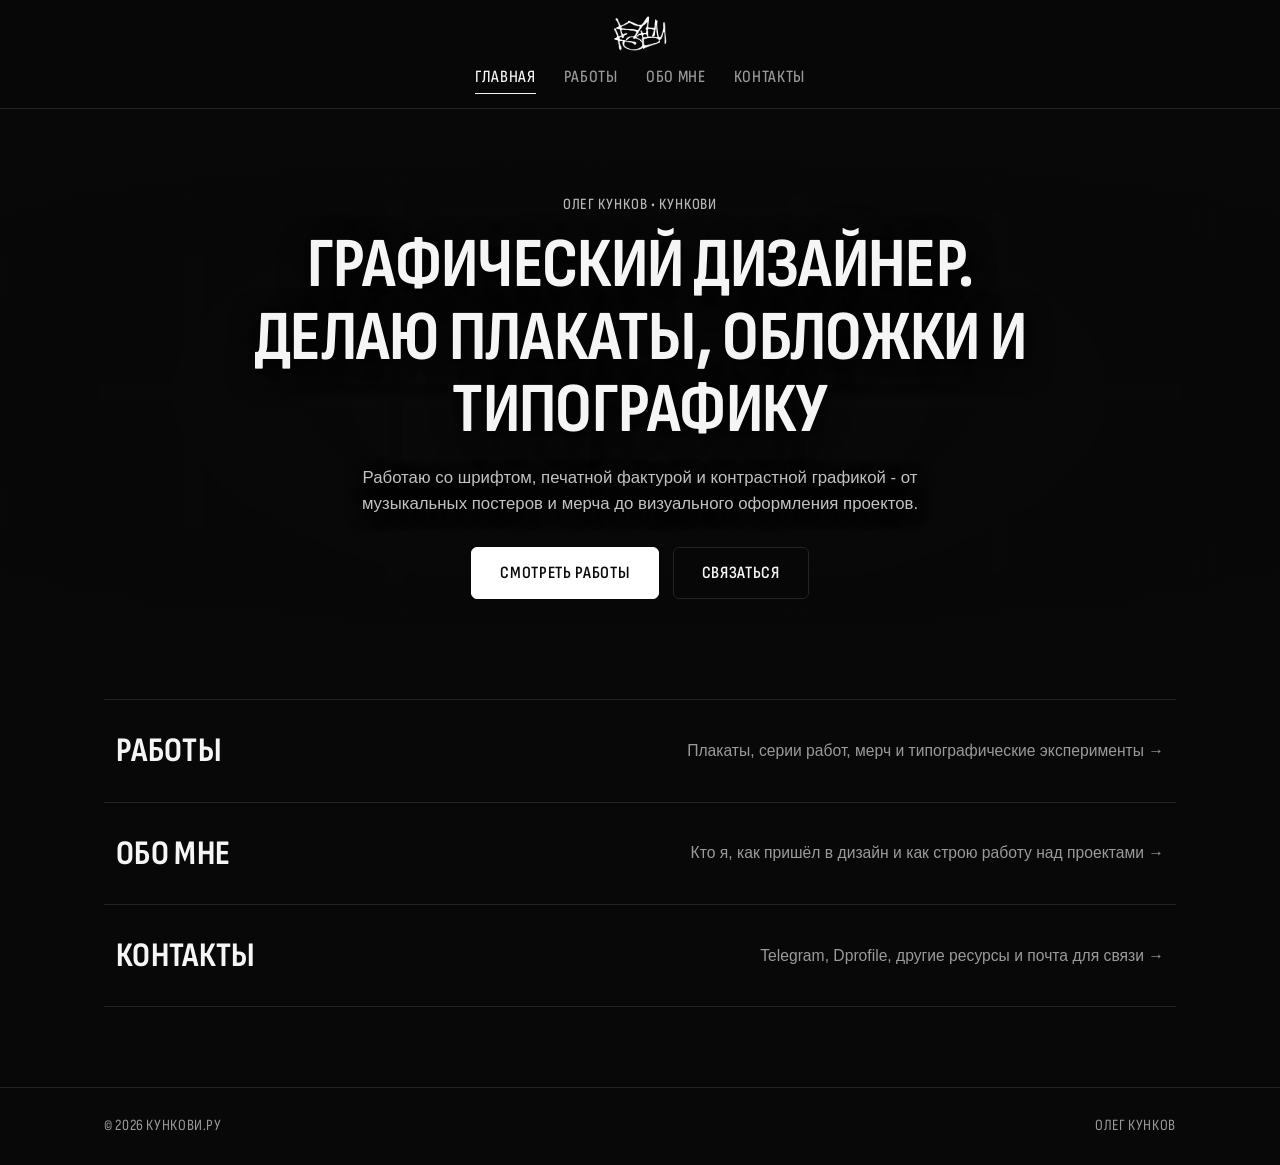
==== commit 55cd6c57: "Update index.html" ====
--- a/index.html
+++ b/index.html
@@ -52,35 +52,35 @@
         <!-- Полоса 1 -->
         <div class="marquee-row">
           <div class="marquee-track marquee-track--left" id="marquee-track-1">
-            <img src="Работы/2026/Пустое Множество.jpg" alt="" width="192" height="240" decoding="async">
-            <img src="Работы/2026/До бед.jpg" alt="" width="192" height="240" decoding="async">
-            <img src="Работы/2026/Моя мечта.jpg" alt="" width="192" height="240" decoding="async">
-            <img src="Работы/2025/КГ 0. Обложка.jpg" alt="" width="192" height="240" decoding="async">
-            <img src="Работы/2025/КГ 3. Тигр.jpg" alt="" width="192" height="240" decoding="async">
-            <img src="Работы/2025/Творческое безумие 8. Лекция 1.jpg" alt="" width="192" height="240" decoding="async">
-            <img src="Работы/2025/Творческое безумие 8. Лекция 3.jpg" alt="" width="192" height="240" decoding="async">
-            <img src="Работы/2025/Творческое безумие 8. Лекция 4.jpg" alt="" width="192" height="240" decoding="async">
-            <img src="Работы/2025/Творческое безумие 8. Лекция 5.jpg" alt="" width="192" height="240" decoding="async">
-            <img src="Работы/2025/Творческое безумие 8. Лекция 6.jpg" alt="" width="192" height="240" decoding="async">
-            <img src="Работы/2024/Плакат Берсерк.jpg" alt="" width="192" height="240" decoding="async">
+            <img src="Работы/2026/Пустое Множество.webp" alt="" width="192" height="240" decoding="async">
+            <img src="Работы/2026/До бед.webp" alt="" width="192" height="240" decoding="async">
+            <img src="Работы/2026/Моя мечта.webp" alt="" width="192" height="240" decoding="async">
+            <img src="Работы/2025/КГ 0. Обложка.webp" alt="" width="192" height="240" decoding="async">
+            <img src="Работы/2025/КГ 3. Тигр.webp" alt="" width="192" height="240" decoding="async">
+            <img src="Работы/2025/Творческое безумие 8. Лекция 1.webp" alt="" width="192" height="240" decoding="async">
+            <img src="Работы/2025/Творческое безумие 8. Лекция 3.webp" alt="" width="192" height="240" decoding="async">
+            <img src="Работы/2025/Творческое безумие 8. Лекция 4.webp" alt="" width="192" height="240" decoding="async">
+            <img src="Работы/2025/Творческое безумие 8. Лекция 5.webp" alt="" width="192" height="240" decoding="async">
+            <img src="Работы/2025/Творческое безумие 8. Лекция 6.webp" alt="" width="192" height="240" decoding="async">
+            <img src="Работы/2024/Плакат Берсерк.webp" alt="" width="192" height="240" decoding="async">
           </div>
         </div>
 
         <!-- Полоса 2 -->
         <div class="marquee-row">
           <div class="marquee-track marquee-track--right" id="marquee-track-2">
-            <img src="Работы/2024/Мерч Студсовета СПбКТ 2024 (лицо).jpg" alt="" width="192" height="240" decoding="async">
-            <img src="Работы/2024/Мерч Студсовета СПбКТ 2024 (спина).jpg" alt="" width="192" height="240" decoding="async">
-            <img src="Работы/2024/Текстовое безумие 2024. 2 лекция.jpg" alt="" width="192" height="240" decoding="async">
-            <img src="Работы/2024/Текстовое безумие 2024. Домашка 2.jpg" alt="" width="192" height="240" decoding="async">
-            <img src="Работы/2024/Текстовое безумие 2024. Домашнее задание 1.jpg" alt="" width="192" height="240" decoding="async">
-            <img src="Работы/2024/Текстовое безумие 2024. Технологический институт.jpg" alt="" width="192" height="240" decoding="async">
-            <img src="Работы/2024/Текстовое безумие 2024. Шаверма.jpg" alt="" width="192" height="240" decoding="async">
-            <img src="Работы/2024/Проспект Ветеранов.jpg" alt="" width="192" height="240" decoding="async">
-            <img src="Работы/2024/Пушкинская.jpg" alt="" width="192" height="240" decoding="async">
-            <img src="Работы/2024/freedurov.jpg" alt="" width="192" height="240" decoding="async">
-            <img src="Работы/2024/Химера.jpg" alt="" width="192" height="240" decoding="async">
-            <img src="Работы/2024/RHCP плакат.jpg" alt="" width="192" height="240" decoding="async">
+            <img src="Работы/2024/Мерч Студсовета СПбКТ 2024 (лицо).webp" alt="" width="192" height="240" decoding="async">
+            <img src="Работы/2024/Мерч Студсовета СПбКТ 2024 (спина).webp" alt="" width="192" height="240" decoding="async">
+            <img src="Работы/2024/Текстовое безумие 2024. 2 лекция.webp" alt="" width="192" height="240" decoding="async">
+            <img src="Работы/2024/Текстовое безумие 2024. Домашка 2.webp" alt="" width="192" height="240" decoding="async">
+            <img src="Работы/2024/Текстовое безумие 2024. Домашнее задание 1.webp" alt="" width="192" height="240" decoding="async">
+            <img src="Работы/2024/Текстовое безумие 2024. Технологический институт.webp" alt="" width="192" height="240" decoding="async">
+            <img src="Работы/2024/Текстовое безумие 2024. Шаверма.webp" alt="" width="192" height="240" decoding="async">
+            <img src="Работы/2024/Проспект Ветеранов.webp" alt="" width="192" height="240" decoding="async">
+            <img src="Работы/2024/Пушкинская.webp" alt="" width="192" height="240" decoding="async">
+            <img src="Работы/2024/freedurov.webp" alt="" width="192" height="240" decoding="async">
+            <img src="Работы/2024/Химера.webp" alt="" width="192" height="240" decoding="async">
+            <img src="Работы/2024/RHCP плакат.webp" alt="" width="192" height="240" decoding="async">
           </div>
         </div>
 
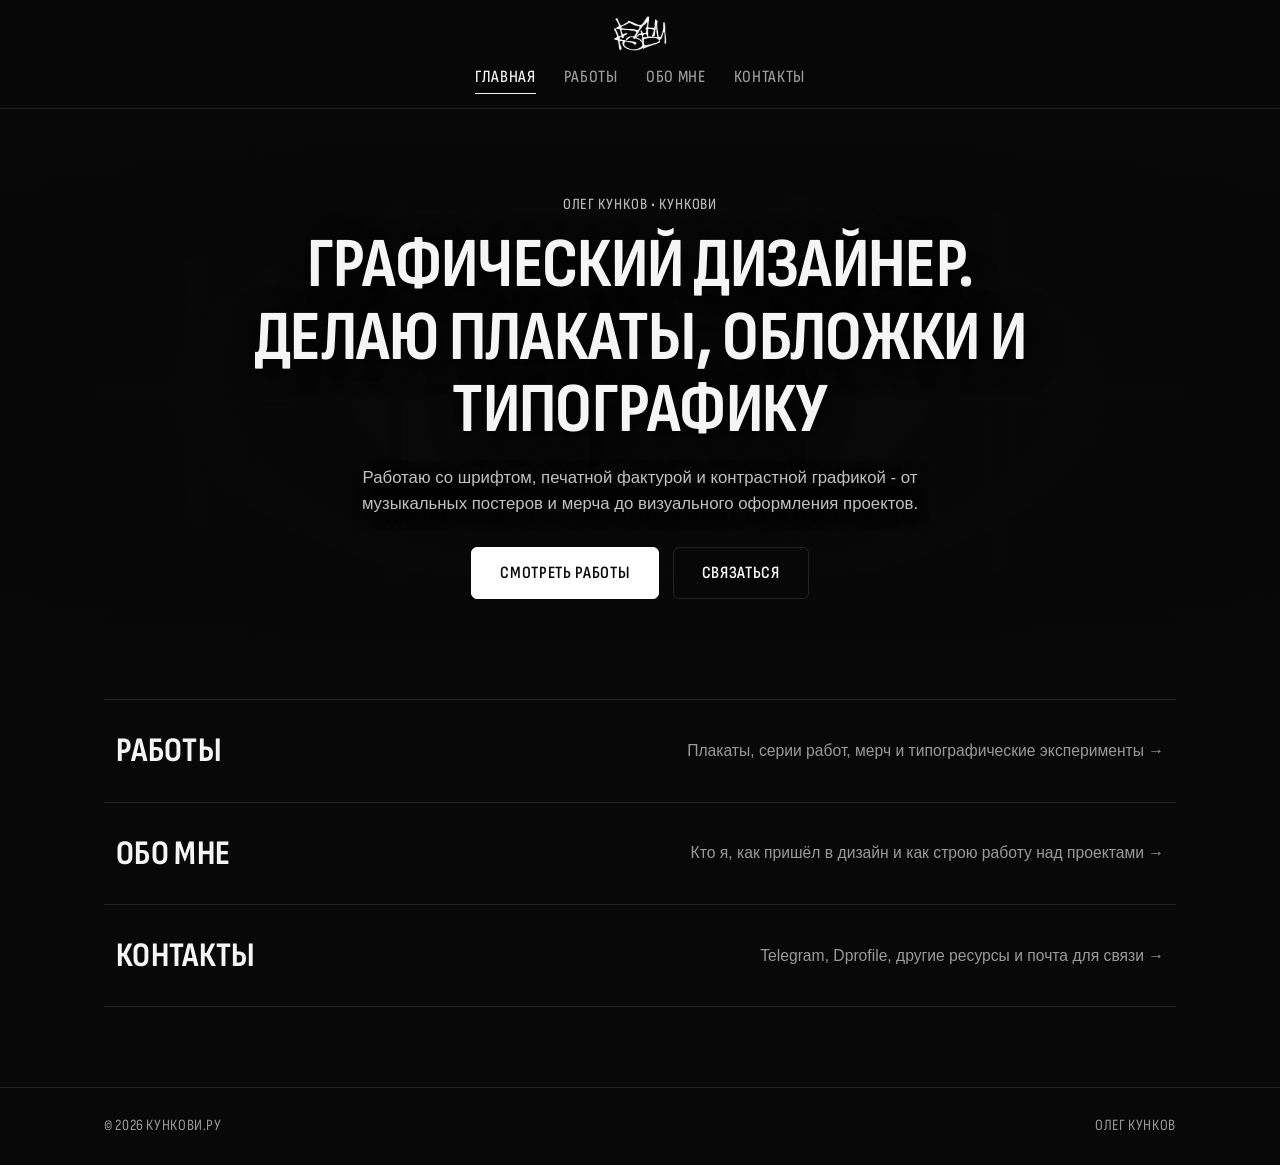
==== commit 4b92b459: "Update index.html" ====
--- a/index.html
+++ b/index.html
@@ -15,8 +15,8 @@
   <link rel="preconnect" href="https://fonts.googleapis.com">
   <link rel="preconnect" href="https://fonts.gstatic.com" crossorigin>
   <link href="https://fonts.googleapis.com/css2?family=Golos+Text:wght@400;500;600&family=Sofia+Sans+Condensed:wght@500;600;700&display=swap" rel="stylesheet">
-  <link rel="stylesheet" href="style.css?v=4">
-  <script src="script.js?v=4"></script>
+  <link rel="stylesheet" href="style.css">
+  <script src="script.js"></script>
 </head>
 <body>
 
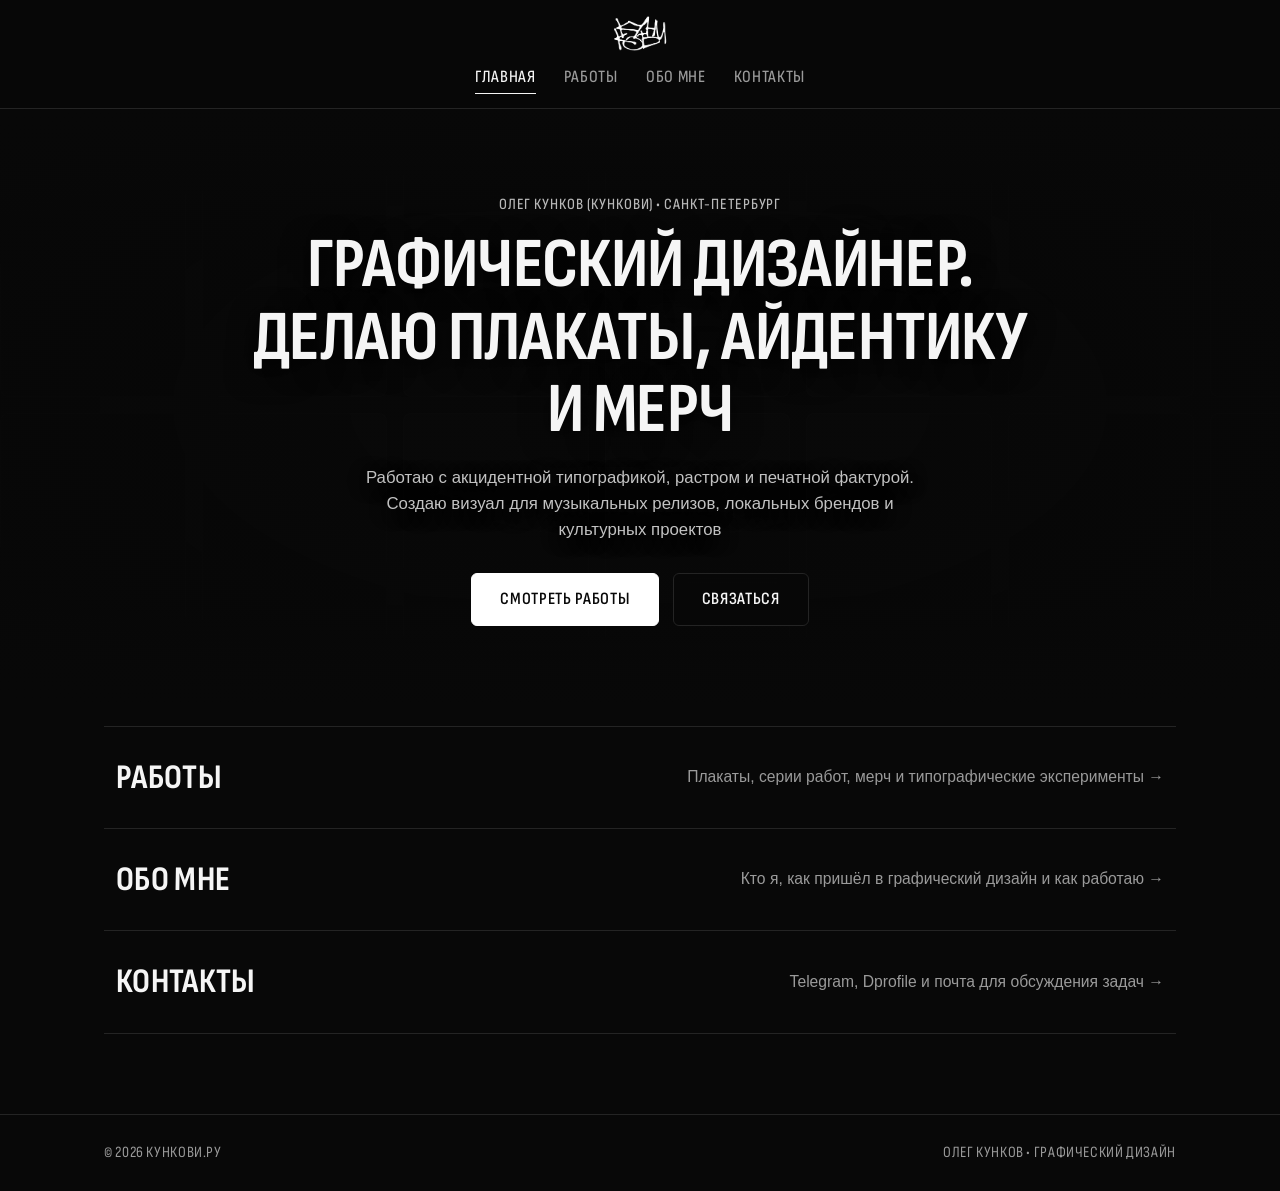
==== commit 3b3d6afb: "Update index.html" ====
--- a/index.html
+++ b/index.html
@@ -3,6 +3,9 @@
 <head>
   <meta charset="UTF-8">
   <meta name="viewport" content="width=device-width, initial-scale=1.0">
+  <meta http-equiv="Cache-Control" content="no-cache, no-store, must-revalidate">
+  <meta http-equiv="Pragma" content="no-cache">
+  <meta http-equiv="Expires" content="0">
   <meta name="theme-color" content="#080808">
   <title>кункови.ру</title>
   <link rel="icon" href="favicon.ico?v=4" sizes="any">
@@ -15,8 +18,8 @@
   <link rel="preconnect" href="https://fonts.googleapis.com">
   <link rel="preconnect" href="https://fonts.gstatic.com" crossorigin>
   <link href="https://fonts.googleapis.com/css2?family=Golos+Text:wght@400;500;600&family=Sofia+Sans+Condensed:wght@500;600;700&display=swap" rel="stylesheet">
-  <link rel="stylesheet" href="style.css">
-  <script src="script.js"></script>
+  <link rel="stylesheet" href="style.css?v=7">
+  <script src="script.js?v=7"></script>
 </head>
 <body>
 
@@ -30,7 +33,7 @@
 
   <header class="site-header" id="site-header">
     <div class="container header-centered-inner">
-      <a href="./" class="logo" id="logo-link" aria-label="Обновить страницу">
+      <a href="./" class="logo" id="logo-link" aria-label="На главную">
         <img src="Логотипы/Лого.png" alt="кункови.ру">
       </a>
 
@@ -46,41 +49,40 @@
   </header>
 
   <main class="page-content">
-    <!-- Главный баннер -->
+    <!-- Главный баннер с быстрой фоновой прокруткой работ в WebP -->
     <section class="hero hero--marquee reveal" id="hero-section" style="--delay: 0.05s;">
       <div class="hero-marquee" id="hero-marquee" aria-hidden="true">
-        <!-- Полоса 1 -->
+        <!-- Полоса 1 (движение влево) -->
         <div class="marquee-row">
           <div class="marquee-track marquee-track--left" id="marquee-track-1">
-            <img src="Работы/2026/Пустое Множество.webp" alt="" width="192" height="240" decoding="async">
-            <img src="Работы/2026/До бед.webp" alt="" width="192" height="240" decoding="async">
-            <img src="Работы/2026/Моя мечта.webp" alt="" width="192" height="240" decoding="async">
-            <img src="Работы/2025/КГ 0. Обложка.webp" alt="" width="192" height="240" decoding="async">
-            <img src="Работы/2025/КГ 3. Тигр.webp" alt="" width="192" height="240" decoding="async">
-            <img src="Работы/2025/Творческое безумие 8. Лекция 1.webp" alt="" width="192" height="240" decoding="async">
-            <img src="Работы/2025/Творческое безумие 8. Лекция 3.webp" alt="" width="192" height="240" decoding="async">
-            <img src="Работы/2025/Творческое безумие 8. Лекция 4.webp" alt="" width="192" height="240" decoding="async">
-            <img src="Работы/2025/Творческое безумие 8. Лекция 5.webp" alt="" width="192" height="240" decoding="async">
-            <img src="Работы/2025/Творческое безумие 8. Лекция 6.webp" alt="" width="192" height="240" decoding="async">
-            <img src="Работы/2024/Плакат Берсерк.webp" alt="" width="192" height="240" decoding="async">
+            <div class="marquee-tile" data-src="Работы/2026/Пустое Множество.webp"></div>
+            <div class="marquee-tile" data-src="Работы/2026/До бед.webp"></div>
+            <div class="marquee-tile" data-src="Работы/2026/Моя мечта.webp"></div>
+            <div class="marquee-tile" data-src="Работы/2025/КГ 0. Обложка.webp"></div>
+            <div class="marquee-tile" data-src="Работы/2025/Творческое безумие 8. Лекция 1.webp"></div>
+            <div class="marquee-tile" data-src="Работы/2025/Творческое безумие 8. Лекция 3.webp"></div>
+            <div class="marquee-tile" data-src="Работы/2025/Творческое безумие 8. Лекция 4.webp"></div>
+            <div class="marquee-tile" data-src="Работы/2025/Творческое безумие 8. Лекция 5.webp"></div>
+            <div class="marquee-tile" data-src="Работы/2025/Творческое безумие 8. Лекция 6.webp"></div>
+            <div class="marquee-tile" data-src="Работы/2024/Плакат Берсерк.webp"></div>
+            <div class="marquee-tile" data-src="Работы/2024/Мерч Студсовета СПбКТ 2024 (лицо).webp"></div>
           </div>
         </div>
 
-        <!-- Полоса 2 -->
+        <!-- Полоса 2 (движение вправо) -->
         <div class="marquee-row">
           <div class="marquee-track marquee-track--right" id="marquee-track-2">
-            <img src="Работы/2024/Мерч Студсовета СПбКТ 2024 (лицо).webp" alt="" width="192" height="240" decoding="async">
-            <img src="Работы/2024/Мерч Студсовета СПбКТ 2024 (спина).webp" alt="" width="192" height="240" decoding="async">
-            <img src="Работы/2024/Текстовое безумие 2024. 2 лекция.webp" alt="" width="192" height="240" decoding="async">
-            <img src="Работы/2024/Текстовое безумие 2024. Домашка 2.webp" alt="" width="192" height="240" decoding="async">
-            <img src="Работы/2024/Текстовое безумие 2024. Домашнее задание 1.webp" alt="" width="192" height="240" decoding="async">
-            <img src="Работы/2024/Текстовое безумие 2024. Технологический институт.webp" alt="" width="192" height="240" decoding="async">
-            <img src="Работы/2024/Текстовое безумие 2024. Шаверма.webp" alt="" width="192" height="240" decoding="async">
-            <img src="Работы/2024/Проспект Ветеранов.webp" alt="" width="192" height="240" decoding="async">
-            <img src="Работы/2024/Пушкинская.webp" alt="" width="192" height="240" decoding="async">
-            <img src="Работы/2024/freedurov.webp" alt="" width="192" height="240" decoding="async">
-            <img src="Работы/2024/Химера.webp" alt="" width="192" height="240" decoding="async">
-            <img src="Работы/2024/RHCP плакат.webp" alt="" width="192" height="240" decoding="async">
+            <div class="marquee-tile" data-src="Работы/2024/Мерч Студсовета СПбКТ 2024 (спина).webp"></div>
+            <div class="marquee-tile" data-src="Работы/2024/Текстовое безумие 2024. 2 лекция.webp"></div>
+            <div class="marquee-tile" data-src="Работы/2024/Текстовое безумие 2024. Домашка 2.webp"></div>
+            <div class="marquee-tile" data-src="Работы/2024/Текстовое безумие 2024. Домашнее задание 1.webp"></div>
+            <div class="marquee-tile" data-src="Работы/2024/Текстовое безумие 2024. Технологический институт.webp"></div>
+            <div class="marquee-tile" data-src="Работы/2024/Текстовое безумие 2024. Шаверма.webp"></div>
+            <div class="marquee-tile" data-src="Работы/2024/Проспект Ветеранов.webp"></div>
+            <div class="marquee-tile" data-src="Работы/2024/Пушкинская.webp"></div>
+            <div class="marquee-tile" data-src="Работы/2024/freedurov.webp"></div>
+            <div class="marquee-tile" data-src="Работы/2024/Химера.webp"></div>
+            <div class="marquee-tile" data-src="Работы/2024/RHCP плакат.webp"></div>
           </div>
         </div>
 
@@ -88,9 +90,9 @@
       </div>
 
       <div class="container hero-content">
-        <span class="hero-tag">Олег Кунков • кункови</span>
-        <h1>Графический дизайнер. Делаю плакаты, обложки и типографику</h1>
-        <p>Работаю со шрифтом, печатной фактурой и контрастной графикой - от музыкальных постеров и мерча до визуального оформления проектов.</p>
+        <span class="hero-tag">Олег Кунков (кункови) • Санкт-Петербург</span>
+        <h1>Графический дизайнер. Делаю плакаты, айдентику и мерч</h1>
+        <p>Работаю с акцидентной типографикой, растром и печатной фактурой. Создаю визуал для музыкальных релизов, локальных брендов и культурных проектов</p>
         <div class="hero-actions">
           <a href="works.html" class="btn">Смотреть работы</a>
           <a href="contact.html" class="btn btn--outline">Связаться</a>
@@ -108,12 +110,12 @@
 
           <a href="about.html" class="directory-item">
             <span class="directory-name">Обо мне</span>
-            <span class="directory-desc">Кто я, как пришёл в дизайн и как строю работу над проектами →</span>
+            <span class="directory-desc">Кто я, как пришёл в графический дизайн и как работаю →</span>
           </a>
 
           <a href="contact.html" class="directory-item">
             <span class="directory-name">Контакты</span>
-            <span class="directory-desc">Telegram, Dprofile, другие ресурсы и почта для связи →</span>
+            <span class="directory-desc">Telegram, Dprofile и почта для обсуждения задач →</span>
           </a>
         </div>
       </section>
@@ -123,7 +125,7 @@
   <footer class="page-content">
     <div class="container footer-inner">
       <span>© 2026 кункови.ру</span>
-      <span>Олег Кунков</span>
+      <span>Олег Кунков • Графический дизайн</span>
     </div>
   </footer>
 
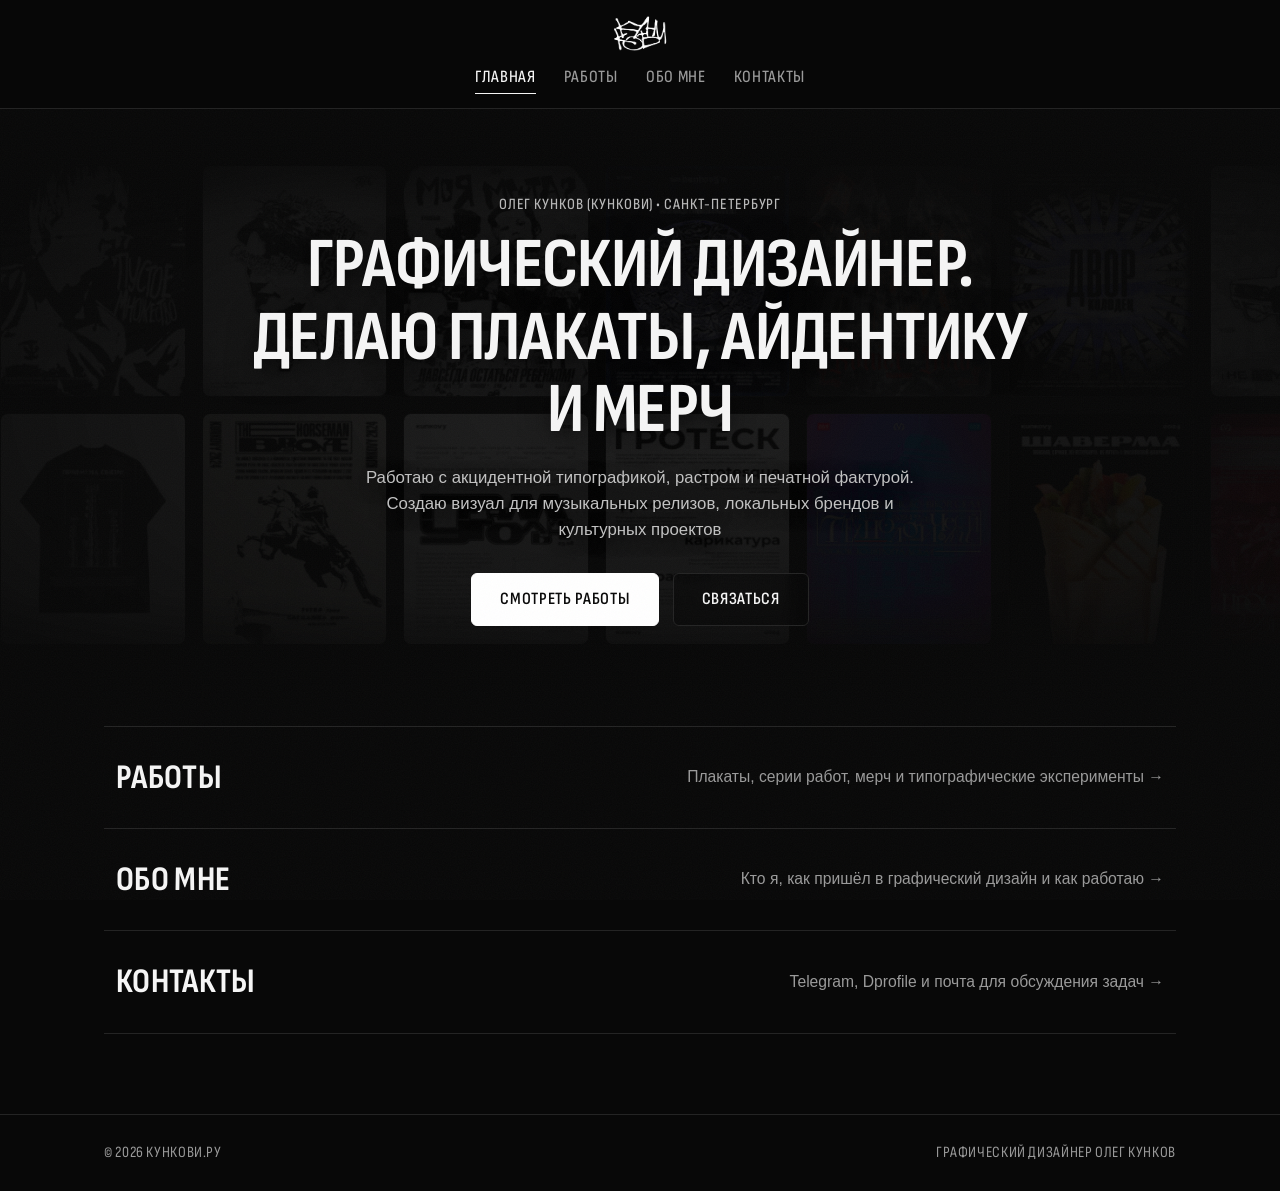
==== commit 23d7e3e3: "Update index.html" ====
--- a/index.html
+++ b/index.html
@@ -125,7 +125,7 @@
   <footer class="page-content">
     <div class="container footer-inner">
       <span>© 2026 кункови.ру</span>
-      <span>Олег Кунков • Графический дизайн</span>
+      <span>Графический дизайнер Олег Кунков</span>
     </div>
   </footer>
 
--- a/style.css
+++ b/style.css
@@ -88,6 +88,19 @@
   flex-direction: column;
   overflow-x: hidden;
   -webkit-font-smoothing: antialiased;
+}
+
+/* Эффект бумажного зерна на фоне */
+body::before {
+  content: '';
+  position: fixed;
+  inset: 0;
+  z-index: 25;
+  pointer-events: none;
+  opacity: 0.035;
+  background-image: url("data:image/svg+xml,%3Csvg xmlns='http://www.w3.org/2000/svg' width='180' height='180' viewBox='0 0 180 180'%3E%3Cfilter id='paper-grain'%3E%3CfeTurbulence type='fractalNoise' baseFrequency='0.85' numOctaves='3' stitchTiles='stitch'/%3E%3C/filter%3E%3Crect width='100%25' height='100%25' filter='url(%23paper-grain)'/%3E%3C/svg%3E");
+  background-repeat: repeat;
+  background-size: 180px 180px;
 }
 
 main {
@@ -813,23 +826,42 @@
   color: var(--text-muted);
 }
 
-.owner-card-remove {
+/* Панель управления карточкой в режиме владельца (сортировка и удаление) */
+.owner-card-controls {
   position: absolute;
   top: 10px;
   left: 10px;
-  z-index: 4;
-  background: rgba(8, 8, 8, 0.88);
-  color: #ff6b6b;
-  border: 1px solid #ff6b6b;
-  padding: 4px 10px;
+  z-index: 5;
+  display: flex;
+  align-items: center;
+  gap: 5px;
+}
+
+.owner-card-move,
+.owner-card-remove {
+  background: rgba(8, 8, 8, 0.9);
+  border: 1px solid rgba(255, 255, 255, 0.28);
+  color: var(--text-main);
+  padding: 4px 9px;
   border-radius: 6px;
   font-family: var(--font-display);
-  font-size: 0.88rem;
+  font-size: 0.86rem;
   font-weight: 600;
   text-transform: uppercase;
   letter-spacing: 0.04em;
   cursor: pointer;
-  transition: background-color 0.2s ease, color 0.2s ease;
+  transition: background-color 0.2s ease, color 0.2s ease, border-color 0.2s ease;
+}
+
+.owner-card-move:hover {
+  background: var(--accent);
+  color: var(--accent-text);
+  border-color: var(--accent);
+}
+
+.owner-card-remove {
+  color: #ff6b6b;
+  border-color: #ff6b6b;
 }
 
 .owner-card-remove:hover {
@@ -875,12 +907,15 @@
 
 /* Сетка проектов (works.html) */
 .projects-grid {
+  position: relative;
   display: grid;
   grid-template-columns: repeat(auto-fill, minmax(300px, 1fr));
   gap: 28px;
 }
 
 .project-card {
+  position: relative;
+  min-width: 0;
   background: var(--surface);
   border: 1px solid var(--border);
   border-radius: 10px;
@@ -922,8 +957,13 @@
   transform: scale(1.03);
 }
 
-/* Плашка для поста-серии */
+/* Плашка «Серия» — строго внутри .project-preview */
 .series-badge {
+  display: none;
+}
+
+.project-preview .series-badge {
+  display: inline-block;
   position: absolute;
   top: 12px;
   left: 12px;
@@ -941,7 +981,7 @@
   letter-spacing: 0.04em;
 }
 
-.project-card[data-custom-id] .owner-card-remove ~ .series-badge {
+body.is-owner-active .project-preview .series-badge {
   left: auto;
   right: 12px;
 }
@@ -961,12 +1001,19 @@
   letter-spacing: 0.04em;
   opacity: 0;
   transform: translateY(4px);
+  pointer-events: none;
   transition: opacity 0.25s ease, transform 0.25s ease;
 }
 
 .project-card:hover .preview-zoom-hint {
   opacity: 1;
   transform: translateY(0);
+}
+
+@media (hover: none) {
+  .preview-zoom-hint {
+    display: none !important;
+  }
 }
 
 .project-info {
@@ -1696,6 +1743,10 @@
     gap: 20px;
   }
 
+  .preview-zoom-hint {
+    display: none !important;
+  }
+
   .project-info {
     padding: 18px;
   }
